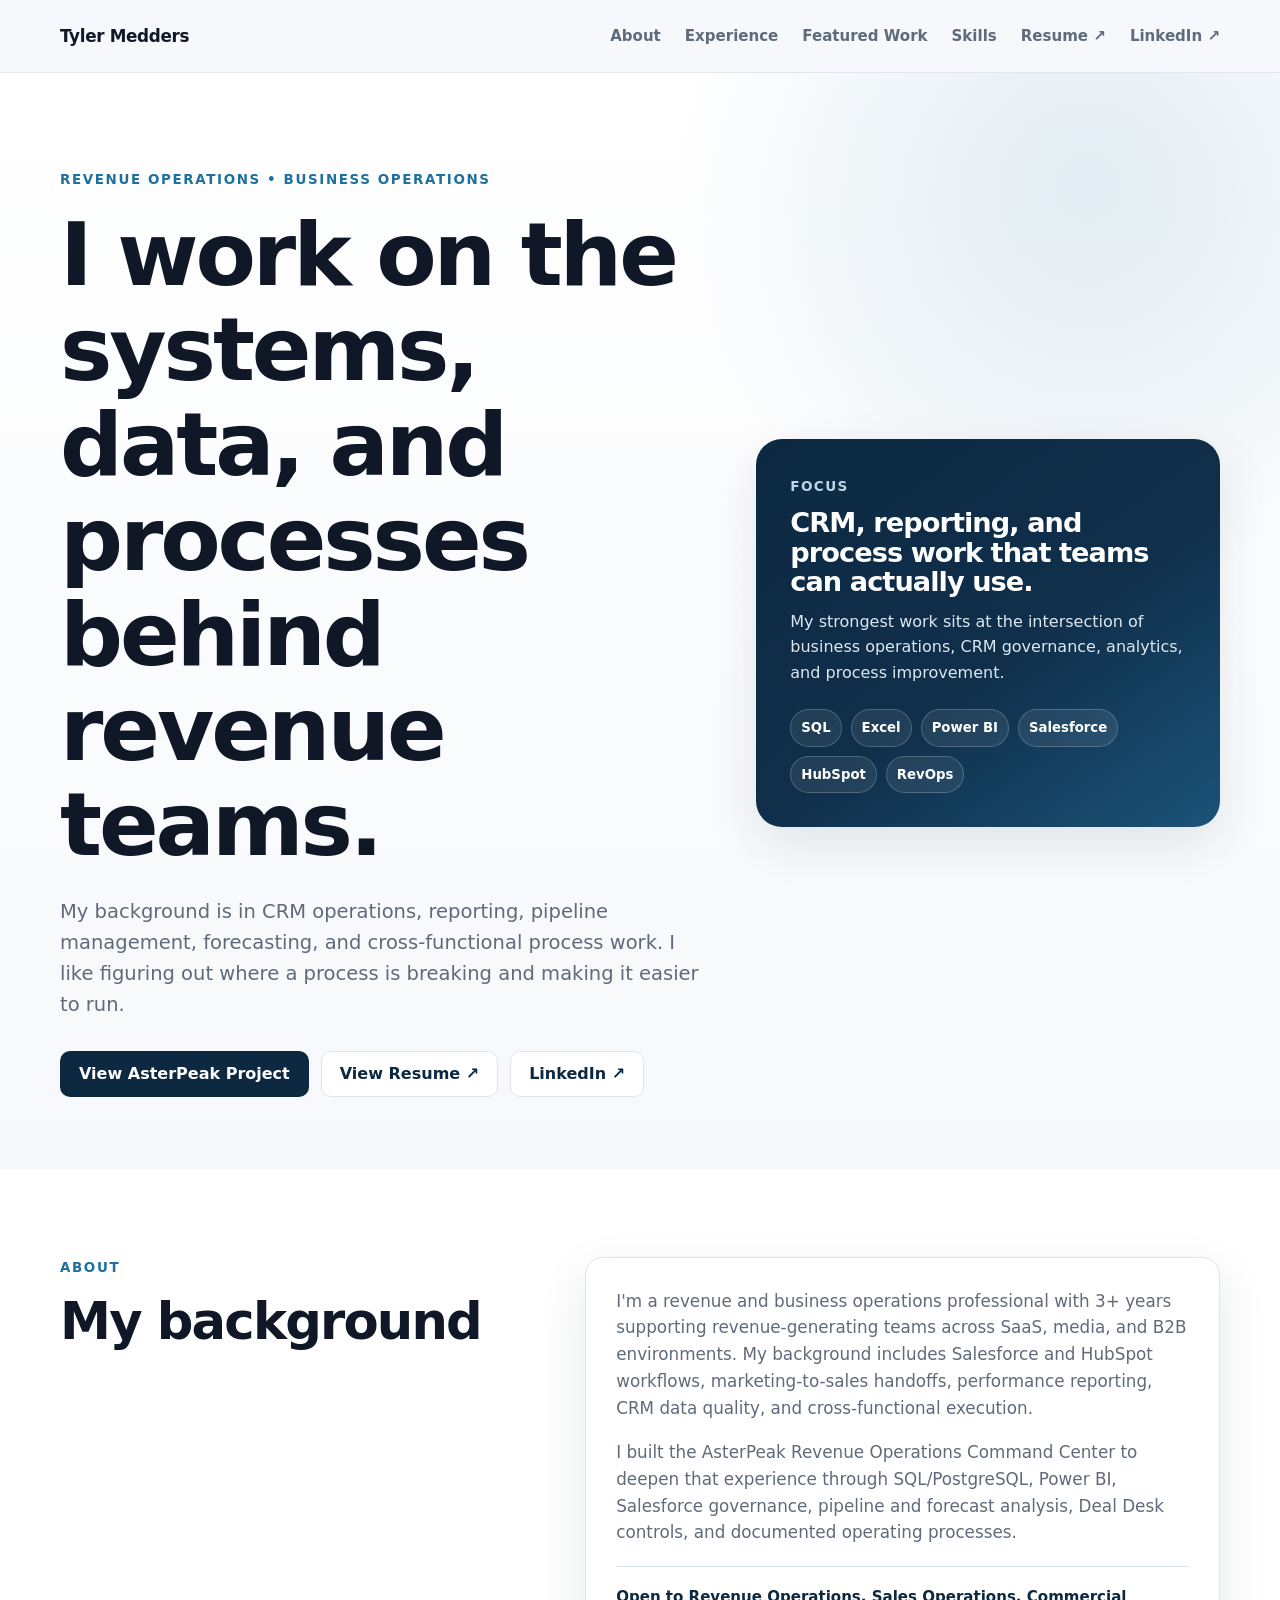
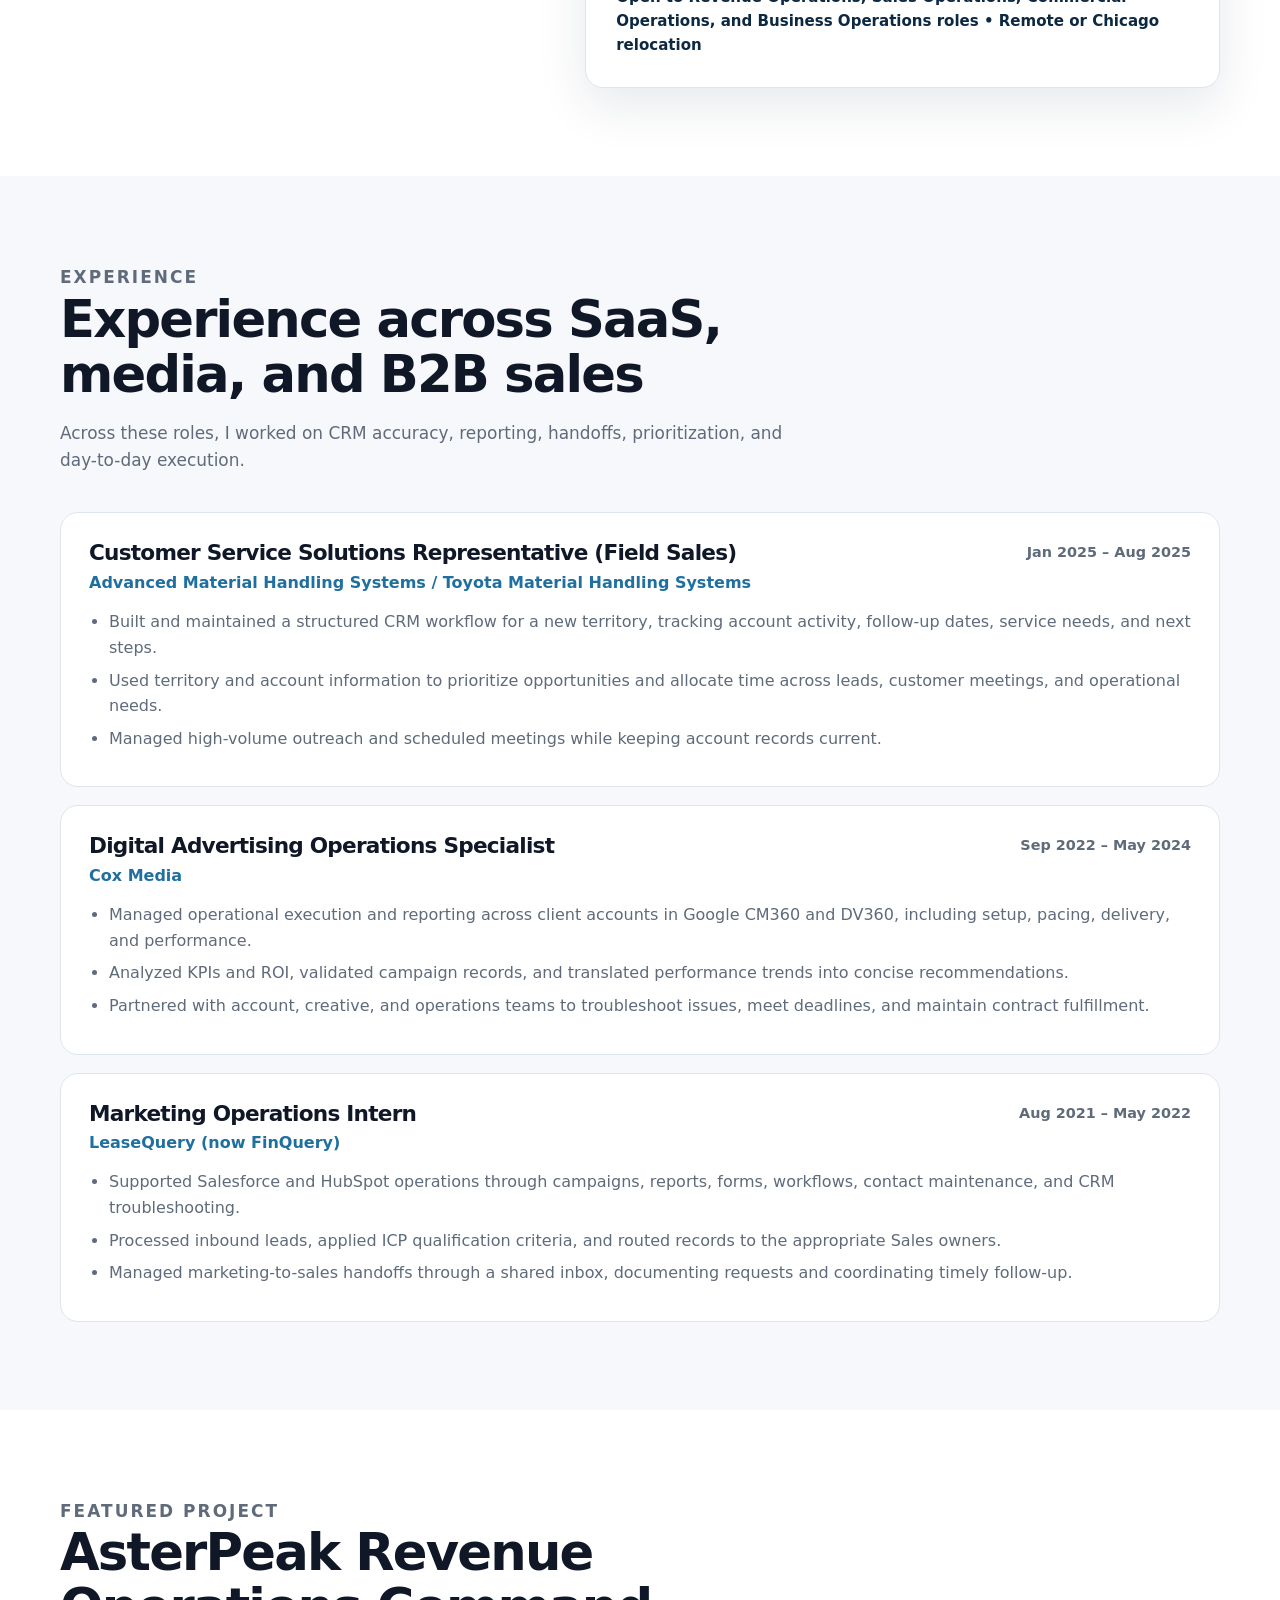
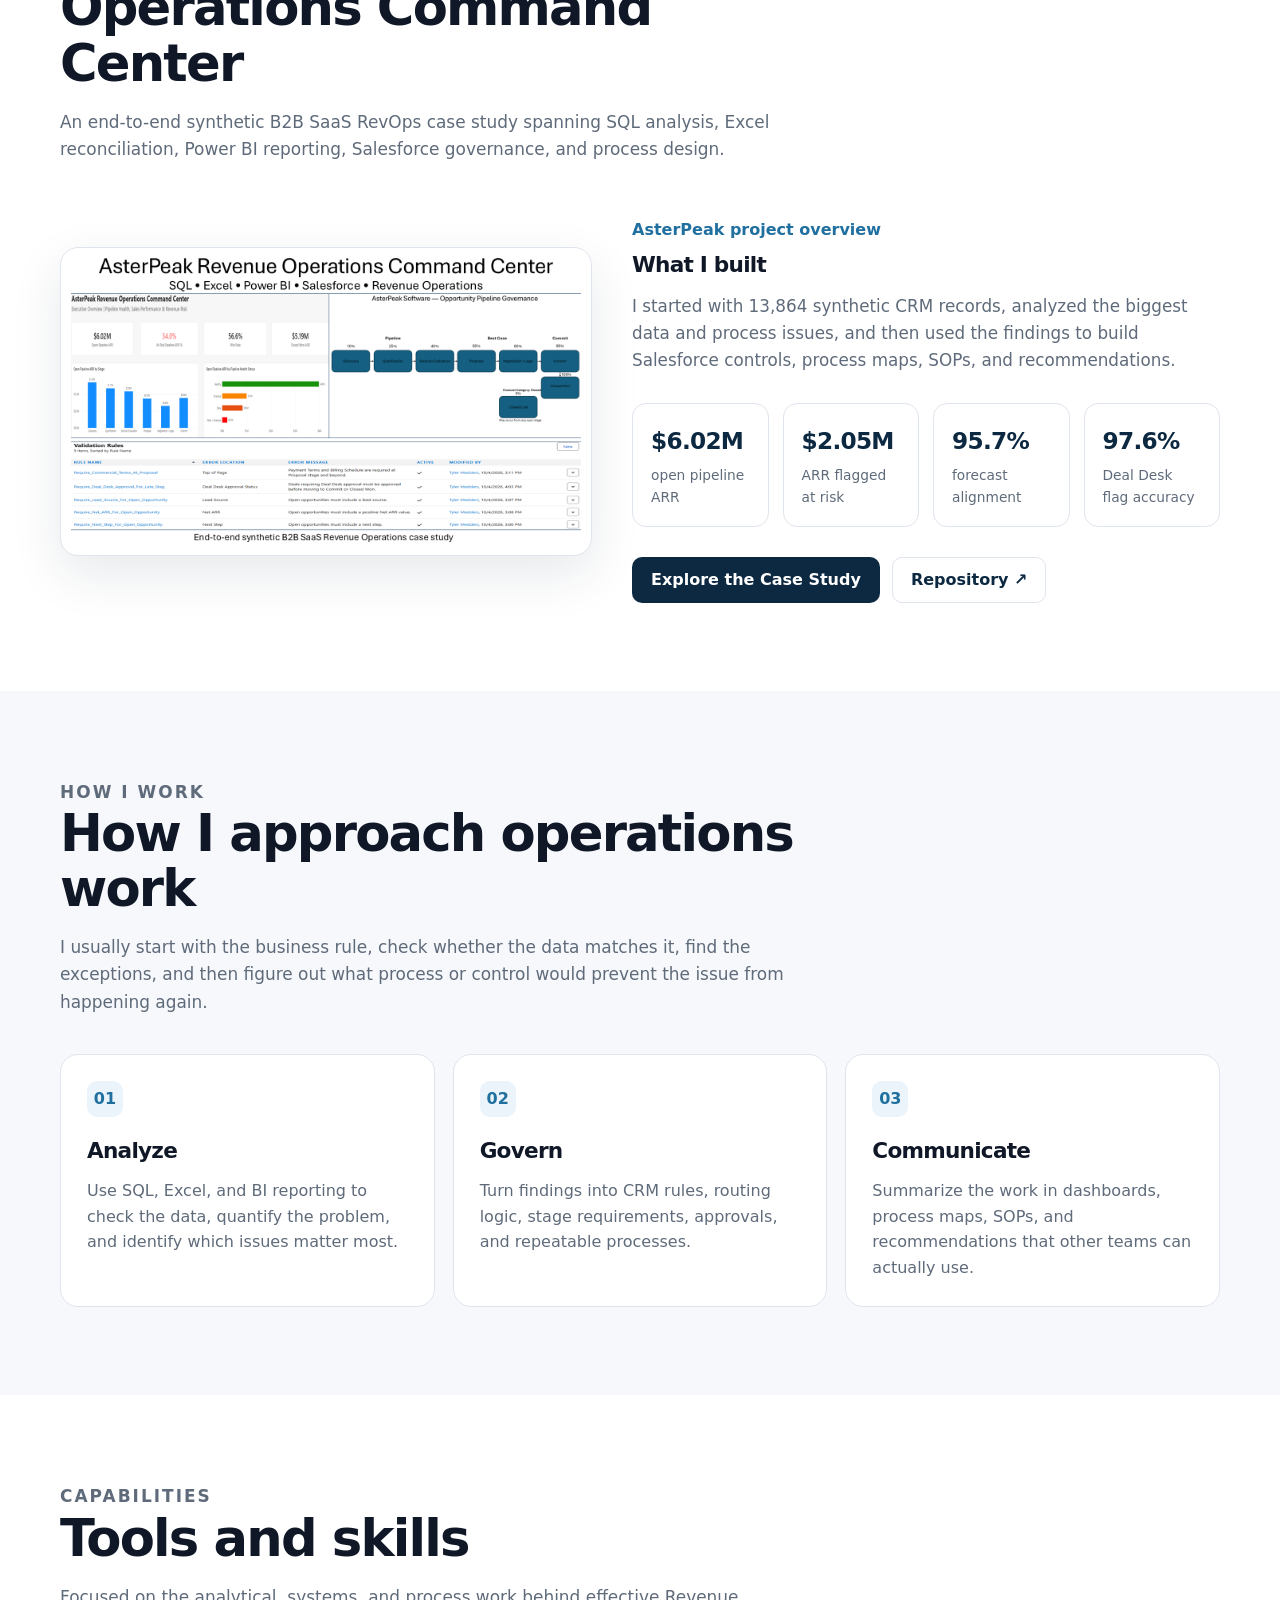
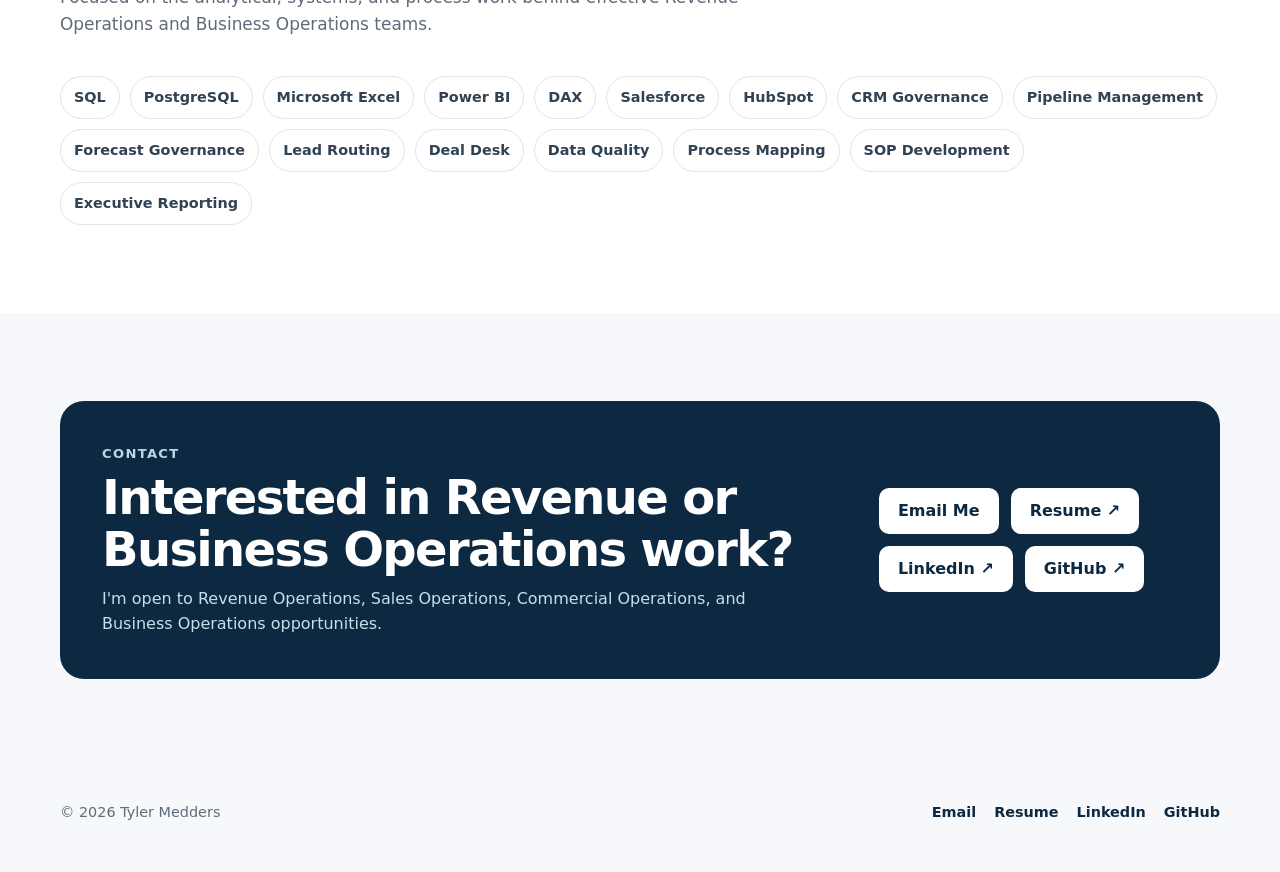
==== index.html @ 0fc1b203 "Make portfolio copy more natural" ====
<!doctype html>
<html lang="en">
<head>
  <meta charset="utf-8">
  <meta name="viewport" content="width=device-width, initial-scale=1">
  <meta name="description" content="Tyler Medders | Revenue Operations and Business Operations portfolio focused on CRM governance, analytics, process improvement, and GTM operations.">
  <link rel="canonical" href="https://tylermedders.com/">
  <meta property="og:type" content="website">
  <meta property="og:title" content="Tyler Medders | Revenue Operations & Business Operations">
  <meta property="og:description" content="Revenue Operations and Business Operations portfolio featuring CRM governance, analytics, Salesforce, Power BI, SQL, and process design.">
  <meta property="og:url" content="https://tylermedders.com/">
  <meta property="og:image" content="https://tylermedders.com/assets/asterpeak-hero.png">
  <meta name="twitter:card" content="summary_large_image">
  <title>Tyler Medders | Revenue Operations & Business Operations</title>
  <link rel="icon" href="assets/favicon.svg" type="image/svg+xml">
  <link rel="stylesheet" href="styles.css">
</head>
<body>
  <header class="site-header">
    <div class="container nav">
      <a class="brand" href="index.html">Tyler Medders</a>
      <nav class="nav-links" aria-label="Primary navigation">
        <a href="#about">About</a>
        <a href="#experience">Experience</a>
        <a href="#work">Featured Work</a>
        <a href="#skills">Skills</a>
        <a class="keep-mobile" href="assets/Tyler_Medders_Resume.pdf" target="_blank" rel="noreferrer">Resume ↗</a>
        <a href="https://linkedin.com/in/tyler-medders" target="_blank" rel="noreferrer">LinkedIn ↗</a>
      </nav>
    </div>
  </header>

  <main>
    <section class="hero">
      <div class="container hero-grid">
        <div>
          <p class="eyebrow">Revenue Operations • Business Operations</p>
          <h1>I work on the systems, data, and processes behind revenue teams.</h1>
          <p class="lede">My background is in CRM operations, reporting, pipeline management, forecasting, and cross-functional process work. I like figuring out where a process is breaking and making it easier to run.</p>
          <div class="buttons">
            <a class="btn btn-primary" href="asterpeak.html">View AsterPeak Project</a>
            <a class="btn btn-secondary" href="assets/Tyler_Medders_Resume.pdf" target="_blank" rel="noreferrer">View Resume ↗</a>
            <a class="btn btn-secondary" href="https://linkedin.com/in/tyler-medders" target="_blank" rel="noreferrer">LinkedIn ↗</a>
          </div>
        </div>
        <aside class="hero-card" aria-label="Focus areas">
          <span class="mini-label">Focus</span>
          <h3>CRM, reporting, and process work that teams can actually use.</h3>
          <p>My strongest work sits at the intersection of business operations, CRM governance, analytics, and process improvement.</p>
          <div class="tool-row" aria-label="Core tools">
            <span>SQL</span><span>Excel</span><span>Power BI</span><span>Salesforce</span><span>HubSpot</span><span>RevOps</span>
          </div>
        </aside>
      </div>
    </section>

    <section class="section section-white" id="about">
      <div class="container about-grid">
        <div>
          <p class="eyebrow">About</p>
          <h2>My background</h2>
        </div>
        <div class="bio-panel">
          <p>I'm a revenue and business operations professional with 3+ years supporting revenue-generating teams across SaaS, media, and B2B environments. My background includes Salesforce and HubSpot workflows, marketing-to-sales handoffs, performance reporting, CRM data quality, and cross-functional execution.</p>
          <p>I built the AsterPeak Revenue Operations Command Center to deepen that experience through SQL/PostgreSQL, Power BI, Salesforce governance, pipeline and forecast analysis, Deal Desk controls, and documented operating processes.</p>
          <div class="availability">Open to Revenue Operations, Sales Operations, Commercial Operations, and Business Operations roles • Remote or Chicago relocation</div>
        </div>
      </div>
    </section>

    <section class="section" id="experience">
      <div class="container">
        <div class="section-head">
          <p class="eyebrow">Experience</p>
          <h2>Experience across SaaS, media, and B2B sales</h2>
          <p>Across these roles, I worked on CRM accuracy, reporting, handoffs, prioritization, and day-to-day execution.</p>
        </div>
        <div class="experience-list">
          <article class="experience-item">
            <div class="experience-head"><div><h3>Customer Service Solutions Representative (Field Sales)</h3><p>Advanced Material Handling Systems / Toyota Material Handling Systems</p></div><span class="experience-date">Jan 2025 – Aug 2025</span></div>
            <ul><li>Built and maintained a structured CRM workflow for a new territory, tracking account activity, follow-up dates, service needs, and next steps.</li><li>Used territory and account information to prioritize opportunities and allocate time across leads, customer meetings, and operational needs.</li><li>Managed high-volume outreach and scheduled meetings while keeping account records current.</li></ul>
          </article>
          <article class="experience-item">
            <div class="experience-head"><div><h3>Digital Advertising Operations Specialist</h3><p>Cox Media</p></div><span class="experience-date">Sep 2022 – May 2024</span></div>
            <ul><li>Managed operational execution and reporting across client accounts in Google CM360 and DV360, including setup, pacing, delivery, and performance.</li><li>Analyzed KPIs and ROI, validated campaign records, and translated performance trends into concise recommendations.</li><li>Partnered with account, creative, and operations teams to troubleshoot issues, meet deadlines, and maintain contract fulfillment.</li></ul>
          </article>
          <article class="experience-item">
            <div class="experience-head"><div><h3>Marketing Operations Intern</h3><p>LeaseQuery (now FinQuery)</p></div><span class="experience-date">Aug 2021 – May 2022</span></div>
            <ul><li>Supported Salesforce and HubSpot operations through campaigns, reports, forms, workflows, contact maintenance, and CRM troubleshooting.</li><li>Processed inbound leads, applied ICP qualification criteria, and routed records to the appropriate Sales owners.</li><li>Managed marketing-to-sales handoffs through a shared inbox, documenting requests and coordinating timely follow-up.</li></ul>
          </article>
        </div>
      </div>
    </section>

    <section class="section section-white" id="work">
      <div class="container">
        <div class="section-head">
          <p class="eyebrow">Featured Project</p>
          <h2>AsterPeak Revenue Operations Command Center</h2>
          <p>An end-to-end synthetic B2B SaaS RevOps case study spanning SQL analysis, Excel reconciliation, Power BI reporting, Salesforce governance, and process design.</p>
        </div>
        <div class="feature-grid">
          <div class="image-frame">
            <img src="assets/asterpeak-hero.png" alt="AsterPeak Revenue Operations Command Center project overview">
          </div>
          <div>
            <p class="kicker">AsterPeak project overview</p>
            <h3>What I built</h3>
            <p class="copy">I started with 13,864 synthetic CRM records, analyzed the biggest data and process issues, and then used the findings to build Salesforce controls, process maps, SOPs, and recommendations.</p>
            <div class="metric-grid" aria-label="AsterPeak project metrics">
              <div class="metric"><strong>$6.02M</strong><span>open pipeline ARR</span></div>
              <div class="metric"><strong>$2.05M</strong><span>ARR flagged at risk</span></div>
              <div class="metric"><strong>95.7%</strong><span>forecast alignment</span></div>
              <div class="metric"><strong>97.6%</strong><span>Deal Desk flag accuracy</span></div>
            </div>
            <div class="buttons">
              <a class="btn btn-primary" href="asterpeak.html">Explore the Case Study</a>
              <a class="btn btn-secondary" href="https://github.com/TylerMedders/asterpeak-revenue-operations-command-center" target="_blank" rel="noreferrer">Repository ↗</a>
            </div>
          </div>
        </div>
      </div>
    </section>

    <section class="section" id="approach">
      <div class="container">
        <div class="section-head">
          <p class="eyebrow">How I Work</p>
          <h2>How I approach operations work</h2>
          <p>I usually start with the business rule, check whether the data matches it, find the exceptions, and then figure out what process or control would prevent the issue from happening again.</p>
        </div>
        <div class="cards-3">
          <article class="card"><div class="number">01</div><h3>Analyze</h3><p>Use SQL, Excel, and BI reporting to check the data, quantify the problem, and identify which issues matter most.</p></article>
          <article class="card"><div class="number">02</div><h3>Govern</h3><p>Turn findings into CRM rules, routing logic, stage requirements, approvals, and repeatable processes.</p></article>
          <article class="card"><div class="number">03</div><h3>Communicate</h3><p>Summarize the work in dashboards, process maps, SOPs, and recommendations that other teams can actually use.</p></article>
        </div>
      </div>
    </section>

    <section class="section section-white" id="skills">
      <div class="container">
        <div class="section-head">
          <p class="eyebrow">Capabilities</p>
          <h2>Tools and skills</h2>
          <p>Focused on the analytical, systems, and process work behind effective Revenue Operations and Business Operations teams.</p>
        </div>
        <div class="skills">
          <span>SQL</span><span>PostgreSQL</span><span>Microsoft Excel</span><span>Power BI</span><span>DAX</span><span>Salesforce</span><span>HubSpot</span><span>CRM Governance</span><span>Pipeline Management</span><span>Forecast Governance</span><span>Lead Routing</span><span>Deal Desk</span><span>Data Quality</span><span>Process Mapping</span><span>SOP Development</span><span>Executive Reporting</span>
        </div>
      </div>
    </section>

    <section class="section" id="contact">
      <div class="container">
        <div class="cta">
          <div>
            <p class="mini-label">Contact</p>
            <h2>Interested in Revenue or Business Operations work?</h2>
            <p>I'm open to Revenue Operations, Sales Operations, Commercial Operations, and Business Operations opportunities.</p>
          </div>
          <div class="buttons">
            <a class="btn btn-light" href="mailto:tylerm0614@gmail.com">Email Me</a>
            <a class="btn btn-light" href="assets/Tyler_Medders_Resume.pdf" target="_blank" rel="noreferrer">Resume ↗</a>
            <a class="btn btn-light" href="https://linkedin.com/in/tyler-medders" target="_blank" rel="noreferrer">LinkedIn ↗</a>
            <a class="btn btn-light" href="https://github.com/TylerMedders" target="_blank" rel="noreferrer">GitHub ↗</a>
          </div>
        </div>
      </div>
    </section>
  </main>

  <footer class="site-footer">
    <div class="container footer-row">
      <span>© 2026 Tyler Medders</span>
      <div class="footer-links">
        <a href="mailto:tylerm0614@gmail.com">Email</a>
        <a href="assets/Tyler_Medders_Resume.pdf" target="_blank" rel="noreferrer">Resume</a>
        <a href="https://linkedin.com/in/tyler-medders" target="_blank" rel="noreferrer">LinkedIn</a>
        <a href="https://github.com/TylerMedders" target="_blank" rel="noreferrer">GitHub</a>
      </div>
    </div>
  </footer>
</body>
</html>
---- styles.css ----
:root {
  --bg: #f6f8fb;
  --surface: #ffffff;
  --ink: #101828;
  --muted: #5f6b7a;
  --line: #dfe5ec;
  --navy: #0d2942;
  --navy-2: #123d60;
  --blue: #1f6f9f;
  --blue-soft: #eaf4fa;
  --shadow: 0 18px 50px rgba(16, 40, 63, 0.10);
  --radius: 18px;
  --max: 1160px;
}

* { box-sizing: border-box; }
html { scroll-behavior: smooth; }
body {
  margin: 0;
  font-family: Inter, ui-sans-serif, system-ui, -apple-system, BlinkMacSystemFont, "Segoe UI", sans-serif;
  color: var(--ink);
  background: var(--bg);
  line-height: 1.6;
  -webkit-font-smoothing: antialiased;
}
a { color: inherit; }
img { max-width: 100%; display: block; }
.container { width: min(var(--max), calc(100% - 40px)); margin: 0 auto; }

.site-header {
  position: sticky;
  top: 0;
  z-index: 20;
  background: rgba(246, 248, 251, 0.92);
  backdrop-filter: blur(14px);
  border-bottom: 1px solid rgba(223, 229, 236, 0.9);
}
.nav {
  min-height: 72px;
  display: flex;
  align-items: center;
  justify-content: space-between;
  gap: 24px;
}
.brand {
  text-decoration: none;
  font-weight: 800;
  letter-spacing: -0.02em;
  font-size: 1.05rem;
}
.nav-links { display: flex; align-items: center; gap: 24px; }
.nav-links a {
  text-decoration: none;
  color: var(--muted);
  font-weight: 650;
  font-size: 0.94rem;
}
.nav-links a:hover { color: var(--navy); }

.hero {
  padding: 96px 0 72px;
  background:
    radial-gradient(circle at 85% 10%, rgba(31,111,159,.13), transparent 28%),
    linear-gradient(180deg, #fff 0%, var(--bg) 100%);
}
.hero-grid {
  display: grid;
  grid-template-columns: 1.16fr .84fr;
  align-items: center;
  gap: 56px;
}
.eyebrow {
  margin: 0 0 16px;
  color: var(--blue);
  font-size: .84rem;
  font-weight: 800;
  letter-spacing: .12em;
  text-transform: uppercase;
}
h1, h2, h3 { line-height: 1.08; letter-spacing: -0.035em; margin-top: 0; }
h1 { font-size: clamp(3rem, 7vw, 5.5rem); margin-bottom: 24px; }
h2 { font-size: clamp(2rem, 4vw, 3.25rem); margin-bottom: 18px; }
h3 { font-size: 1.35rem; margin-bottom: 10px; }
.lede { font-size: 1.22rem; color: var(--muted); max-width: 700px; margin: 0 0 30px; }
.hero-card {
  background: linear-gradient(145deg, var(--navy), #102f4b 55%, #1b5378);
  color: white;
  border-radius: 26px;
  padding: 34px;
  box-shadow: var(--shadow);
}
.hero-card .mini-label { color: #b9d6e9; font-weight: 750; font-size: .85rem; text-transform: uppercase; letter-spacing: .1em; }
.hero-card h3 { font-size: 1.7rem; margin: 10px 0 12px; }
.hero-card p { color: #dbe8f1; margin: 0; }
.tool-row { display: flex; flex-wrap: wrap; gap: 9px; margin-top: 24px; }
.tool-row span {
  border: 1px solid rgba(255,255,255,.2);
  background: rgba(255,255,255,.08);
  padding: 7px 10px;
  border-radius: 999px;
  font-size: .83rem;
  font-weight: 700;
}
.buttons { display: flex; flex-wrap: wrap; gap: 12px; }
.btn {
  display: inline-flex;
  align-items: center;
  justify-content: center;
  gap: 8px;
  min-height: 46px;
  padding: 0 18px;
  border-radius: 10px;
  text-decoration: none;
  font-weight: 800;
  border: 1px solid transparent;
}
.btn-primary { background: var(--navy); color: #fff; }
.btn-primary:hover { background: var(--navy-2); }
.btn-secondary { background: #fff; border-color: var(--line); color: var(--navy); }
.btn-secondary:hover { border-color: #b8c7d4; }
.btn-light { background: #fff; color: var(--navy); }

.section { padding: 88px 0; }
.section-white { background: #fff; }
.section-head { max-width: 760px; margin-bottom: 38px; }
.section-head p { color: var(--muted); font-size: 1.06rem; margin: 0; }

.feature-grid {
  display: grid;
  grid-template-columns: .95fr 1.05fr;
  gap: 40px;
  align-items: center;
}
.image-frame {
  background: #fff;
  padding: 10px;
  border: 1px solid var(--line);
  border-radius: var(--radius);
  box-shadow: var(--shadow);
  overflow: hidden;
}
.image-frame img { width: 100%; border-radius: 11px; }
.kicker { color: var(--blue); font-weight: 800; margin-bottom: 10px; }
.copy { color: var(--muted); font-size: 1.05rem; }
.metric-grid {
  display: grid;
  grid-template-columns: repeat(4, 1fr);
  gap: 14px;
  margin: 30px 0;
}
.metric {
  background: var(--surface);
  border: 1px solid var(--line);
  border-radius: 14px;
  padding: 18px;
}
.metric strong { display: block; color: var(--navy); font-size: 1.45rem; letter-spacing: -.03em; }
.metric span { display: block; color: var(--muted); font-size: .86rem; margin-top: 4px; }

.cards-3 { display: grid; grid-template-columns: repeat(3, 1fr); gap: 18px; }
.card {
  background: var(--surface);
  border: 1px solid var(--line);
  border-radius: var(--radius);
  padding: 26px;
}
.card p { color: var(--muted); margin-bottom: 0; }
.number {
  width: 36px;
  height: 36px;
  border-radius: 10px;
  display: grid;
  place-items: center;
  background: var(--blue-soft);
  color: var(--blue);
  font-weight: 900;
  margin-bottom: 22px;
}

.skills { display: flex; flex-wrap: wrap; gap: 10px; }
.skills span {
  background: #fff;
  border: 1px solid var(--line);
  border-radius: 999px;
  padding: 9px 13px;
  font-size: .9rem;
  font-weight: 700;
  color: #304254;
}

.cta {
  background: var(--navy);
  color: #fff;
  border-radius: 24px;
  padding: 42px;
  display: flex;
  justify-content: space-between;
  align-items: center;
  gap: 32px;
}
.cta h2 { margin-bottom: 10px; font-size: clamp(2rem, 4vw, 3rem); }
.cta p { color: #caddea; max-width: 680px; margin: 0; }

.site-footer { padding: 34px 0 48px; color: var(--muted); font-size: .9rem; }
.footer-row { display: flex; justify-content: space-between; gap: 24px; align-items: center; }
.footer-row a { text-decoration: none; font-weight: 700; color: var(--navy); }

/* Project page */
.project-hero { padding: 72px 0 46px; background: #fff; }
.project-hero h1 { font-size: clamp(2.7rem, 6vw, 4.8rem); max-width: 930px; }
.project-meta { display: flex; flex-wrap: wrap; gap: 10px; margin-top: 24px; }
.project-meta span { background: var(--blue-soft); color: var(--navy); padding: 8px 11px; border-radius: 999px; font-weight: 750; font-size: .87rem; }
.project-hero-image { margin-top: 42px; }
.project-content { display: grid; grid-template-columns: 280px 1fr; gap: 52px; align-items: start; }
.sidebar {
  position: sticky;
  top: 96px;
  background: #fff;
  border: 1px solid var(--line);
  border-radius: var(--radius);
  padding: 22px;
}
.sidebar strong { display: block; margin-bottom: 12px; }
.sidebar a { display: block; text-decoration: none; color: var(--muted); font-weight: 650; padding: 7px 0; }
.sidebar a:hover { color: var(--navy); }
.prose-section { margin-bottom: 68px; scroll-margin-top: 100px; }
.prose-section p, .prose-section li { color: var(--muted); font-size: 1.03rem; }
.prose-section ul { padding-left: 22px; }
.screen-grid { display: grid; grid-template-columns: 1fr 1fr; gap: 20px; }
.screen-card { background: #fff; border: 1px solid var(--line); border-radius: var(--radius); overflow: hidden; }
.screen-card img { width: 100%; }
.screen-card .caption { padding: 16px 18px; color: var(--muted); font-size: .9rem; }
.project-links { display: flex; flex-wrap: wrap; gap: 12px; }

@media (max-width: 900px) {
  .hero-grid, .feature-grid, .project-content { grid-template-columns: 1fr; }
  .hero { padding-top: 68px; }
  .metric-grid { grid-template-columns: 1fr 1fr; }
  .cards-3 { grid-template-columns: 1fr; }
  .sidebar { position: static; }
  .screen-grid { grid-template-columns: 1fr; }
  .cta { align-items: flex-start; flex-direction: column; }
}

@media (max-width: 640px) {
  .container { width: min(var(--max), calc(100% - 28px)); }
  .nav { min-height: 64px; }
  .nav-links a:not(.keep-mobile) { display: none; }
  h1 { font-size: clamp(2.55rem, 15vw, 4rem); }
  .hero { padding: 58px 0 52px; }
  .section { padding: 62px 0; }
  .metric-grid { grid-template-columns: 1fr 1fr; }
  .metric { padding: 15px; }
  .metric strong { font-size: 1.2rem; }
  .hero-card, .cta { padding: 26px; }
}

/* Portfolio profile additions */
.about-grid {
  display: grid;
  grid-template-columns: .85fr 1.15fr;
  gap: 56px;
  align-items: start;
}
.bio-panel {
  background: #fff;
  border: 1px solid var(--line);
  border-radius: var(--radius);
  padding: 30px;
  box-shadow: var(--shadow);
}
.bio-panel p { margin-top: 0; color: var(--muted); font-size: 1.05rem; }
.bio-panel p:last-of-type { margin-bottom: 20px; }
.availability {
  border-top: 1px solid var(--line);
  padding-top: 18px;
  color: var(--navy);
  font-weight: 800;
  font-size: .94rem;
}
.experience-list { display: grid; gap: 18px; }
.experience-item {
  background: #fff;
  border: 1px solid var(--line);
  border-radius: var(--radius);
  padding: 28px;
}
.experience-head {
  display: flex;
  justify-content: space-between;
  gap: 24px;
  align-items: flex-start;
  margin-bottom: 14px;
}
.experience-head h3 { margin-bottom: 5px; }
.experience-head p { margin: 0; color: var(--blue); font-weight: 750; }
.experience-date { color: var(--muted); white-space: nowrap; font-weight: 700; font-size: .9rem; }
.experience-item ul { margin: 0; padding-left: 20px; }
.experience-item li { color: var(--muted); margin: 7px 0; }
.footer-links { display: flex; flex-wrap: wrap; justify-content: flex-end; gap: 18px; }
.footer-links a { text-decoration: none; font-weight: 700; color: var(--navy); }
.footer-links a:hover { color: var(--blue); }
.cta .mini-label { color: #b9d6e9; font-weight: 800; font-size: .82rem; text-transform: uppercase; letter-spacing: .1em; margin: 0 0 8px; }

@media (max-width: 900px) {
  .about-grid { grid-template-columns: 1fr; gap: 26px; }
}

@media (max-width: 640px) {
  .experience-head { flex-direction: column; gap: 6px; }
  .experience-date { white-space: normal; }
  .footer-row { align-items: flex-start; flex-direction: column; }
  .footer-links { justify-content: flex-start; }
}
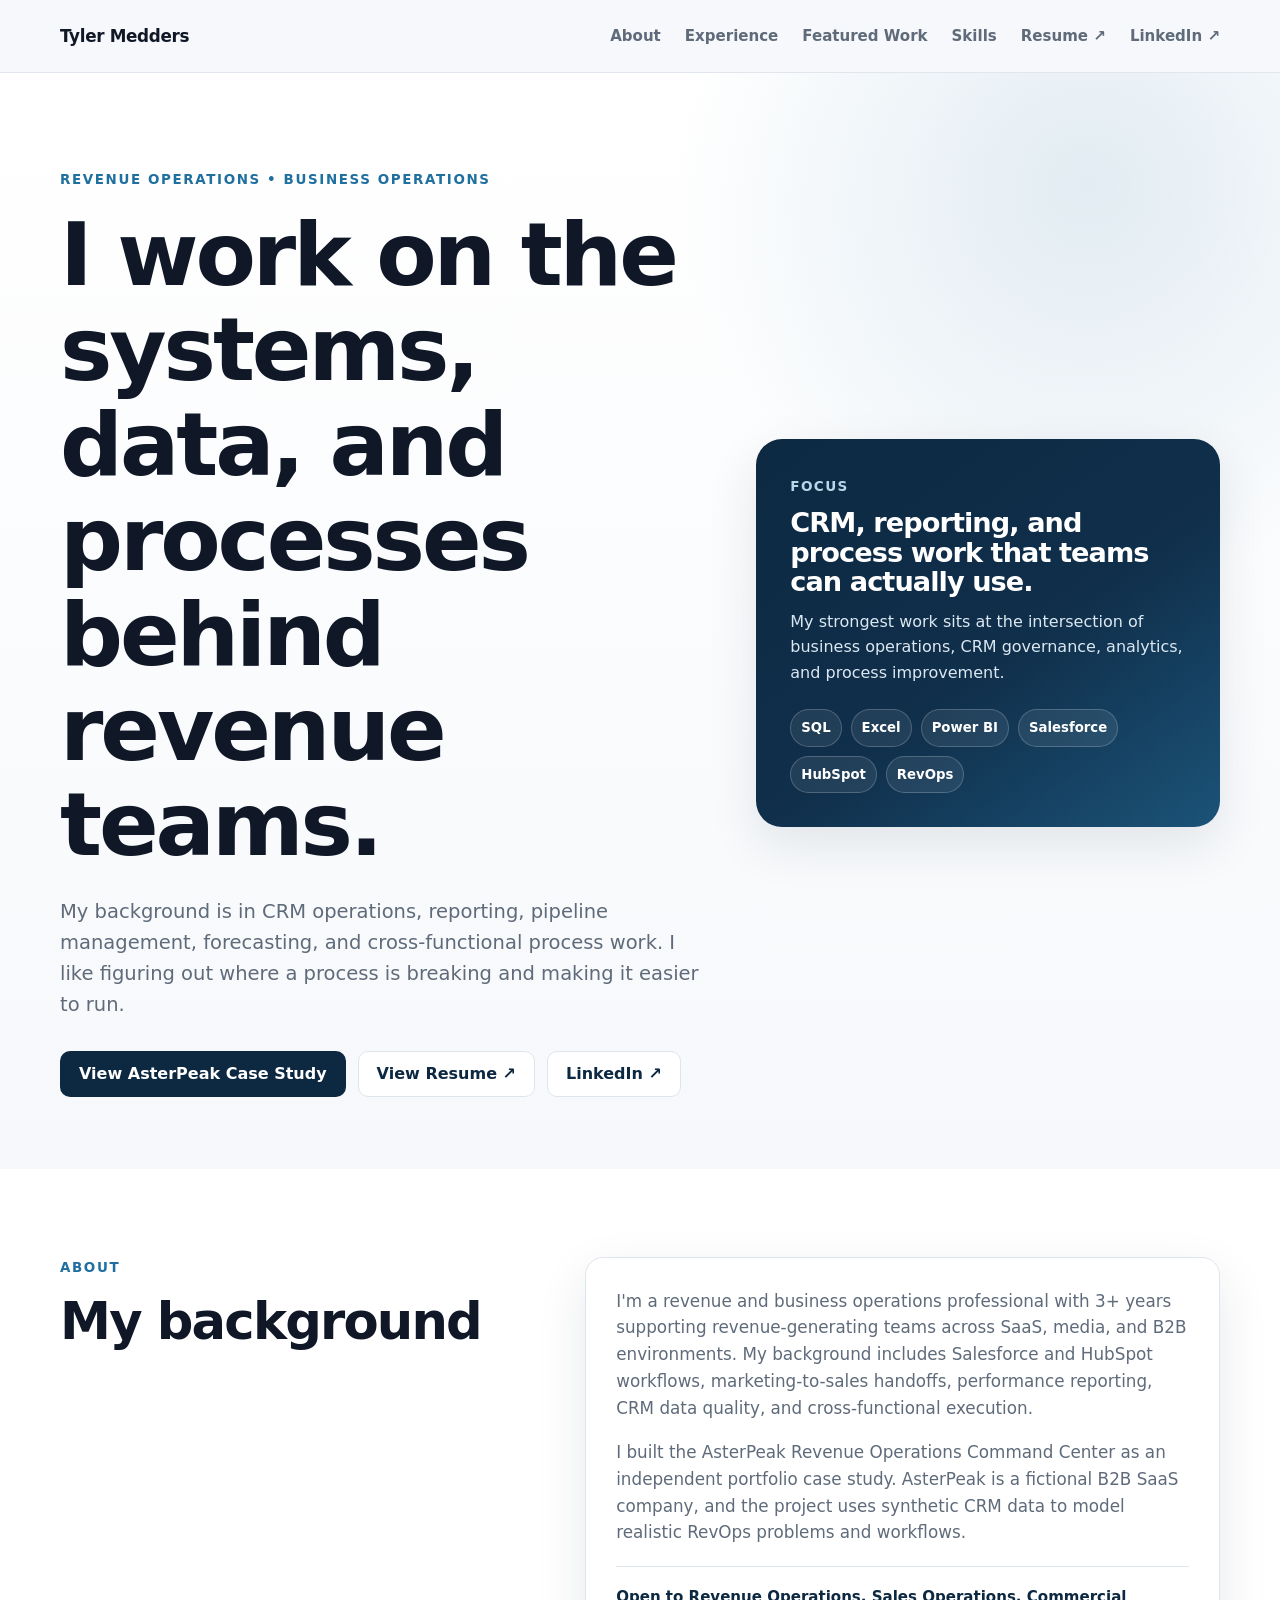
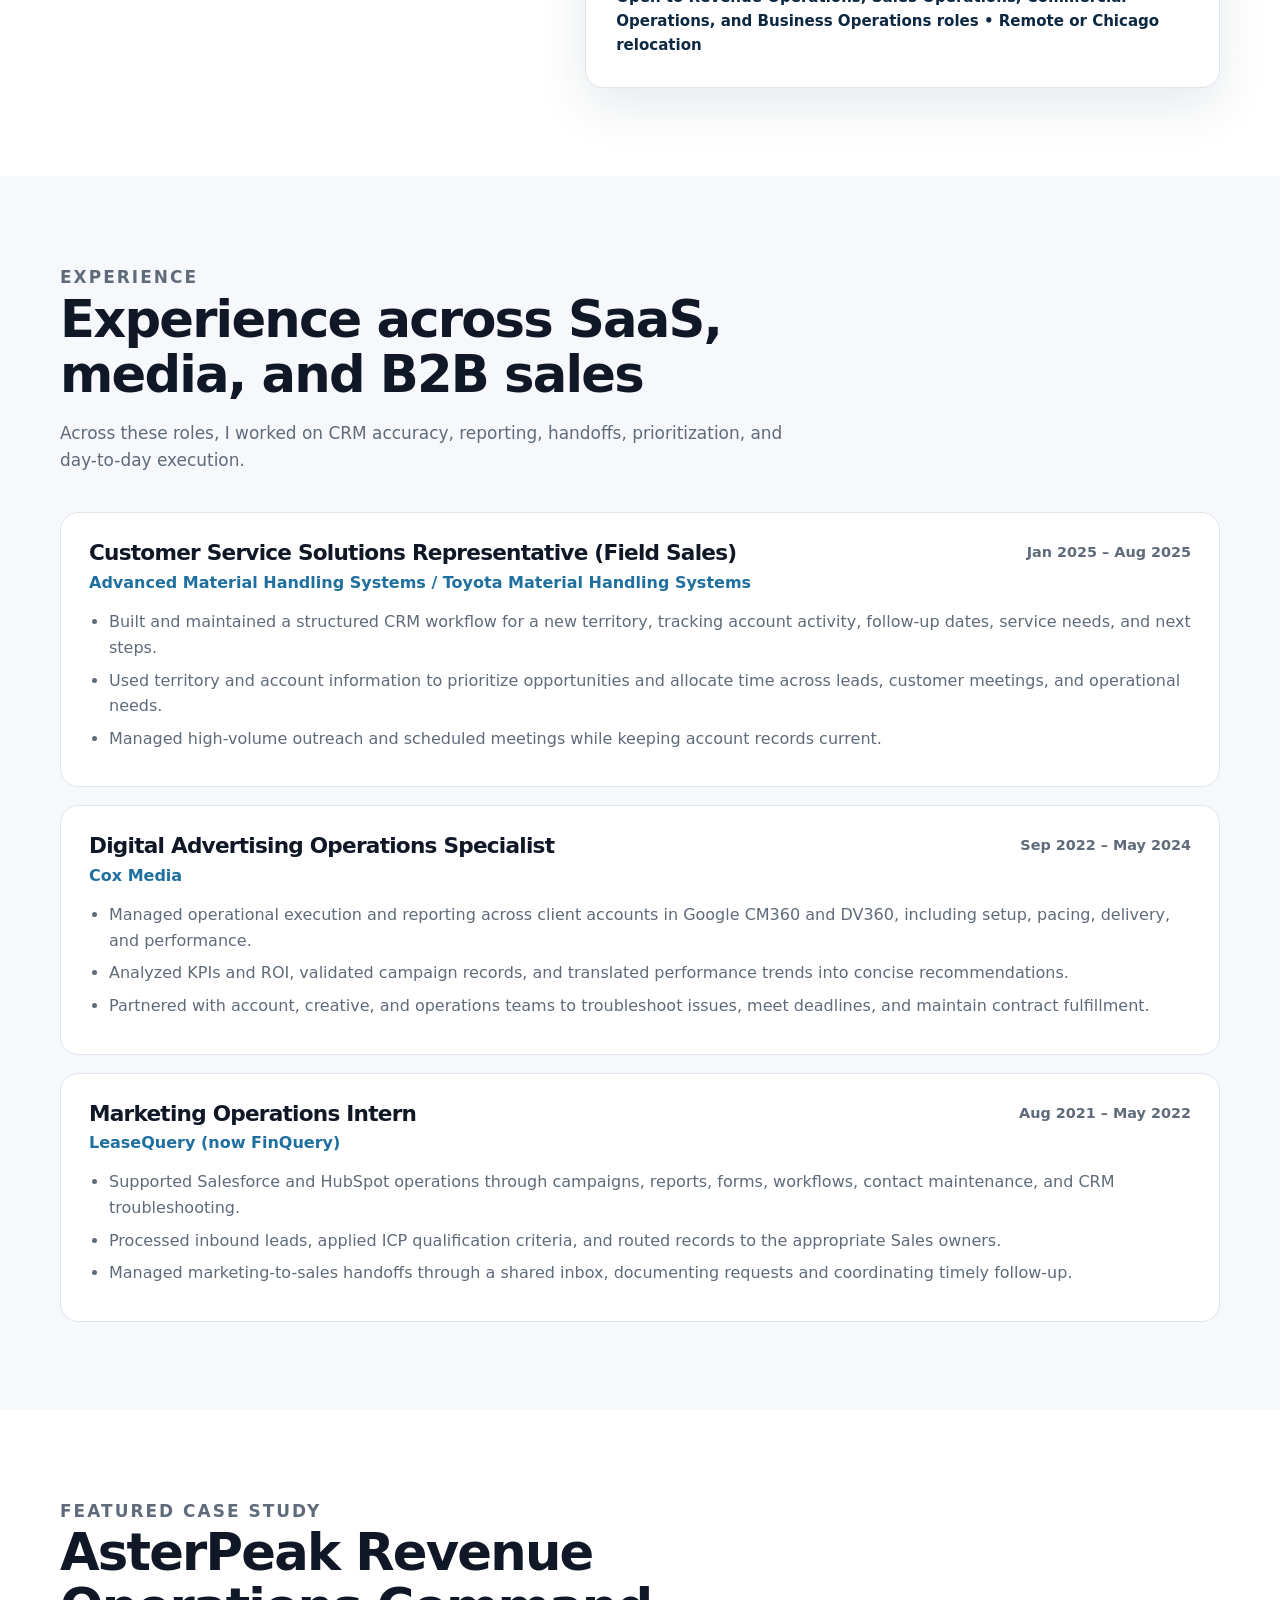
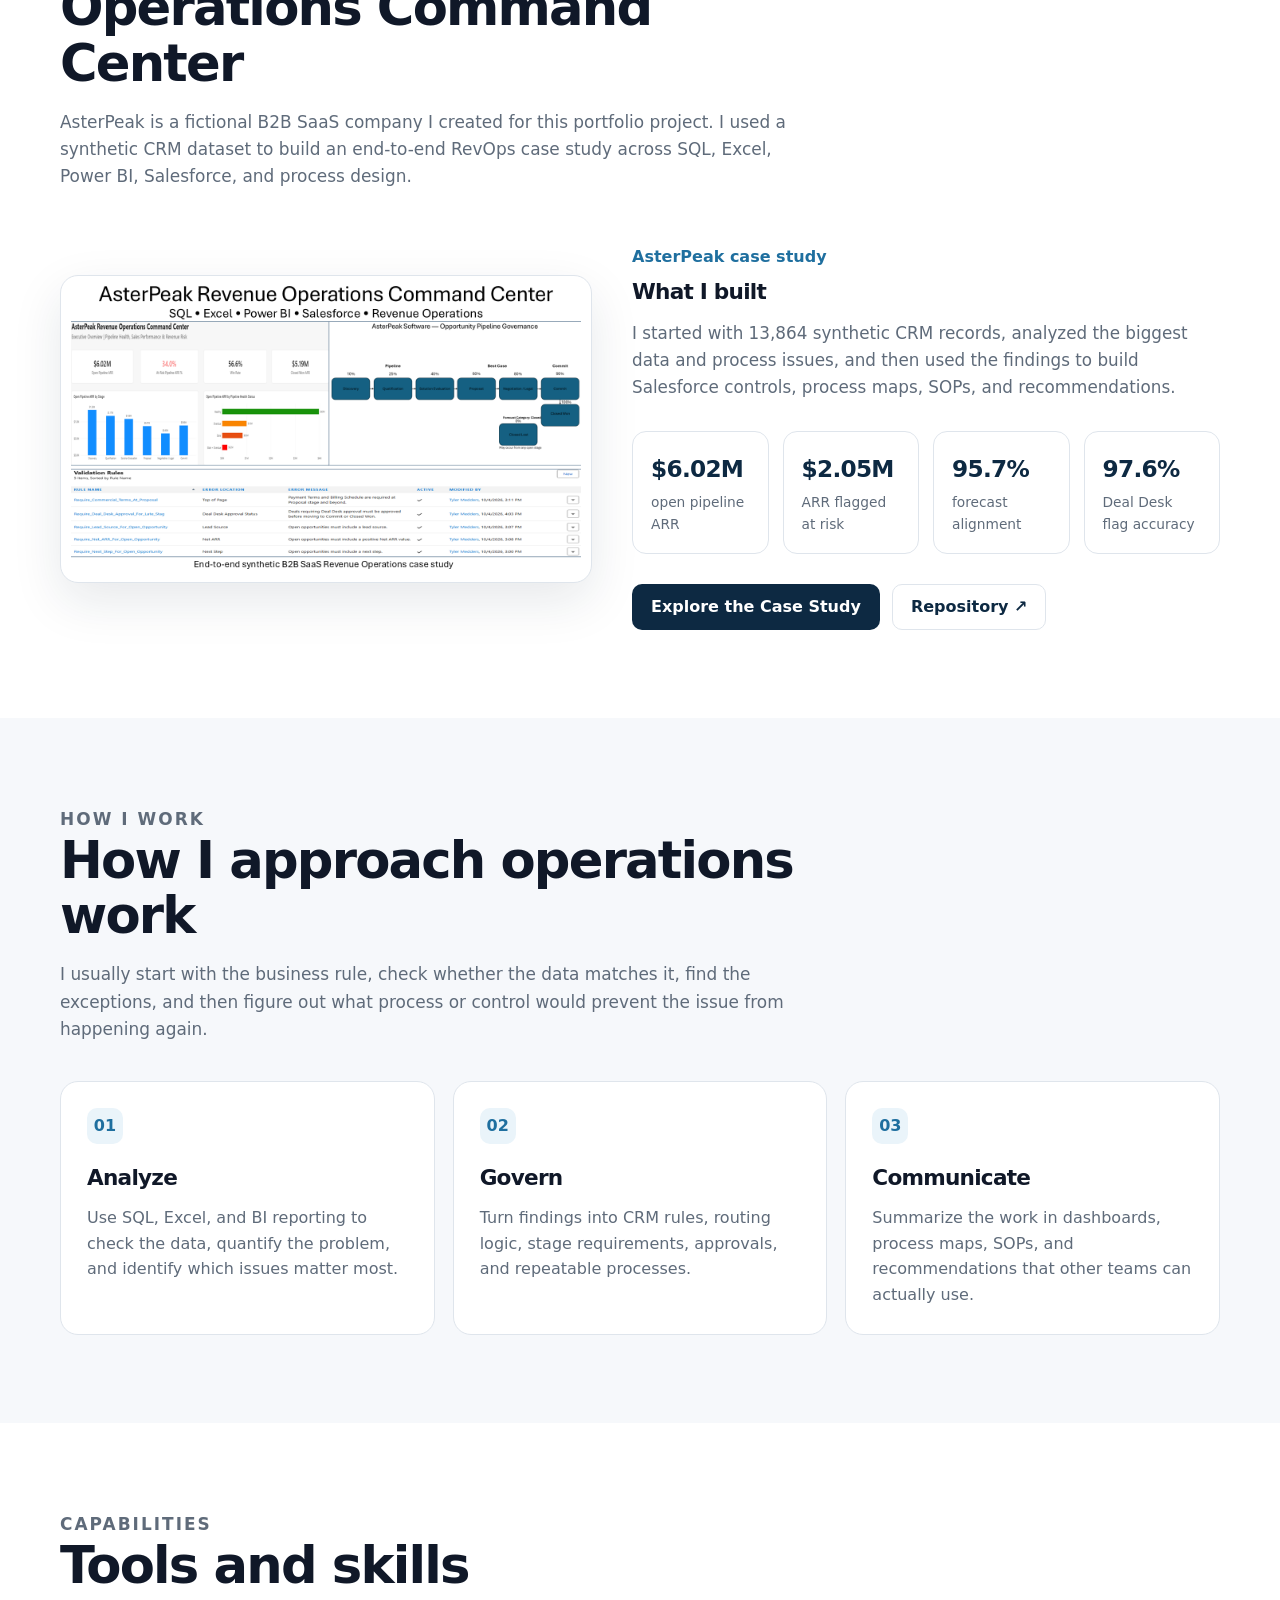
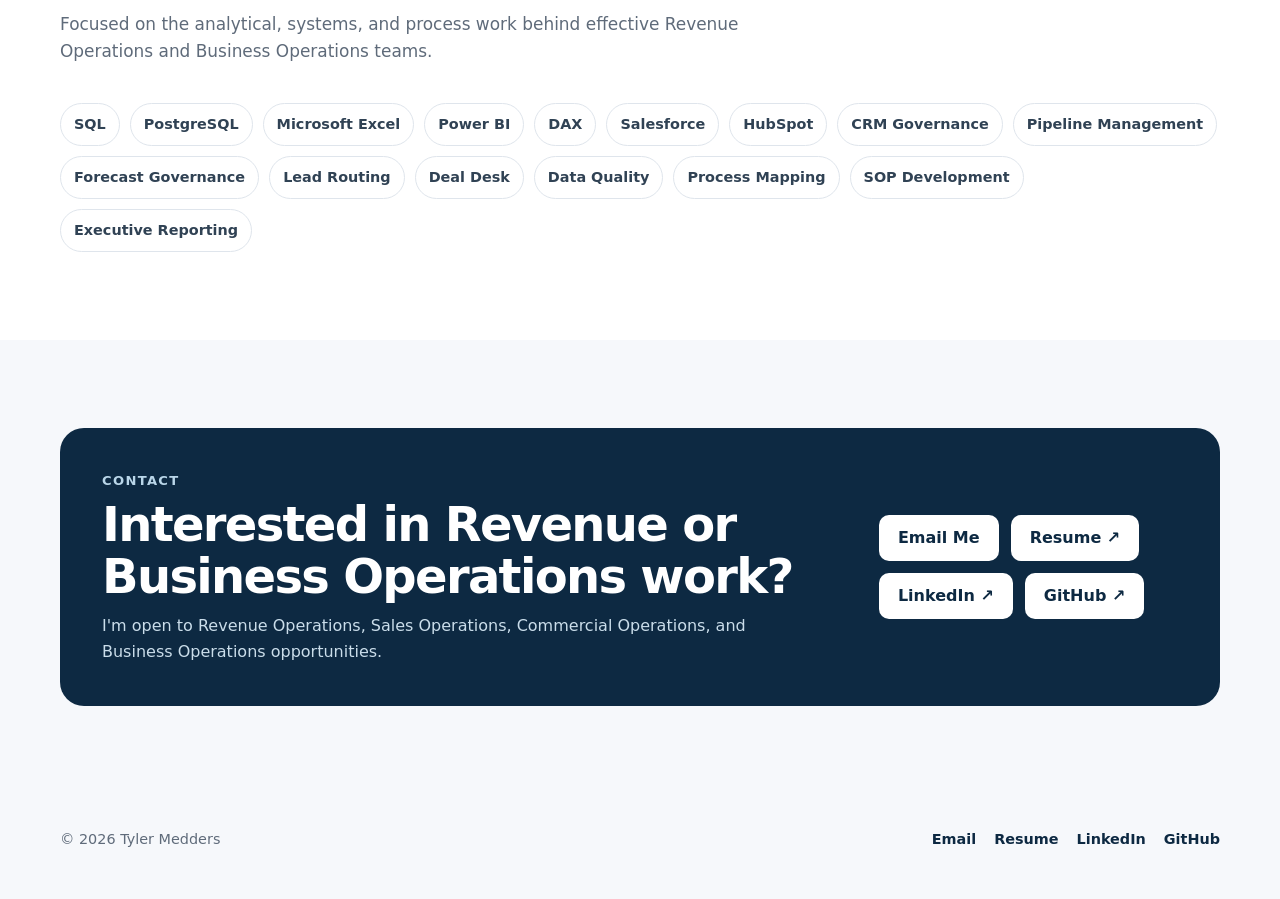
==== commit d05280a7: "Clarify AsterPeak case study context" ====
--- a/index.html
+++ b/index.html
@@ -3,11 +3,11 @@
 <head>
   <meta charset="utf-8">
   <meta name="viewport" content="width=device-width, initial-scale=1">
-  <meta name="description" content="Tyler Medders | Revenue Operations and Business Operations portfolio focused on CRM governance, analytics, process improvement, and GTM operations.">
+  <meta name="description" content="Tyler Medders | Revenue Operations and Business Operations portfolio featuring AsterPeak, a fictional B2B SaaS RevOps case study built with synthetic CRM data.">
   <link rel="canonical" href="https://tylermedders.com/">
   <meta property="og:type" content="website">
   <meta property="og:title" content="Tyler Medders | Revenue Operations & Business Operations">
-  <meta property="og:description" content="Revenue Operations and Business Operations portfolio featuring CRM governance, analytics, Salesforce, Power BI, SQL, and process design.">
+  <meta property="og:description" content="Revenue Operations and Business Operations portfolio featuring AsterPeak, a fictional B2B SaaS RevOps case study built with synthetic CRM data.">
   <meta property="og:url" content="https://tylermedders.com/">
   <meta property="og:image" content="https://tylermedders.com/assets/asterpeak-hero.png">
   <meta name="twitter:card" content="summary_large_image">
@@ -38,7 +38,7 @@
           <h1>I work on the systems, data, and processes behind revenue teams.</h1>
           <p class="lede">My background is in CRM operations, reporting, pipeline management, forecasting, and cross-functional process work. I like figuring out where a process is breaking and making it easier to run.</p>
           <div class="buttons">
-            <a class="btn btn-primary" href="asterpeak.html">View AsterPeak Project</a>
+            <a class="btn btn-primary" href="asterpeak.html">View AsterPeak Case Study</a>
             <a class="btn btn-secondary" href="assets/Tyler_Medders_Resume.pdf" target="_blank" rel="noreferrer">View Resume ↗</a>
             <a class="btn btn-secondary" href="https://linkedin.com/in/tyler-medders" target="_blank" rel="noreferrer">LinkedIn ↗</a>
           </div>
@@ -62,7 +62,7 @@
         </div>
         <div class="bio-panel">
           <p>I'm a revenue and business operations professional with 3+ years supporting revenue-generating teams across SaaS, media, and B2B environments. My background includes Salesforce and HubSpot workflows, marketing-to-sales handoffs, performance reporting, CRM data quality, and cross-functional execution.</p>
-          <p>I built the AsterPeak Revenue Operations Command Center to deepen that experience through SQL/PostgreSQL, Power BI, Salesforce governance, pipeline and forecast analysis, Deal Desk controls, and documented operating processes.</p>
+          <p>I built the AsterPeak Revenue Operations Command Center as an independent portfolio case study. AsterPeak is a fictional B2B SaaS company, and the project uses synthetic CRM data to model realistic RevOps problems and workflows.</p>
           <div class="availability">Open to Revenue Operations, Sales Operations, Commercial Operations, and Business Operations roles • Remote or Chicago relocation</div>
         </div>
       </div>
@@ -95,16 +95,16 @@
     <section class="section section-white" id="work">
       <div class="container">
         <div class="section-head">
-          <p class="eyebrow">Featured Project</p>
+          <p class="eyebrow">Featured Case Study</p>
           <h2>AsterPeak Revenue Operations Command Center</h2>
-          <p>An end-to-end synthetic B2B SaaS RevOps case study spanning SQL analysis, Excel reconciliation, Power BI reporting, Salesforce governance, and process design.</p>
+          <p>AsterPeak is a fictional B2B SaaS company I created for this portfolio project. I used a synthetic CRM dataset to build an end-to-end RevOps case study across SQL, Excel, Power BI, Salesforce, and process design.</p>
         </div>
         <div class="feature-grid">
           <div class="image-frame">
             <img src="assets/asterpeak-hero.png" alt="AsterPeak Revenue Operations Command Center project overview">
           </div>
           <div>
-            <p class="kicker">AsterPeak project overview</p>
+            <p class="kicker">AsterPeak case study</p>
             <h3>What I built</h3>
             <p class="copy">I started with 13,864 synthetic CRM records, analyzed the biggest data and process issues, and then used the findings to build Salesforce controls, process maps, SOPs, and recommendations.</p>
             <div class="metric-grid" aria-label="AsterPeak project metrics">
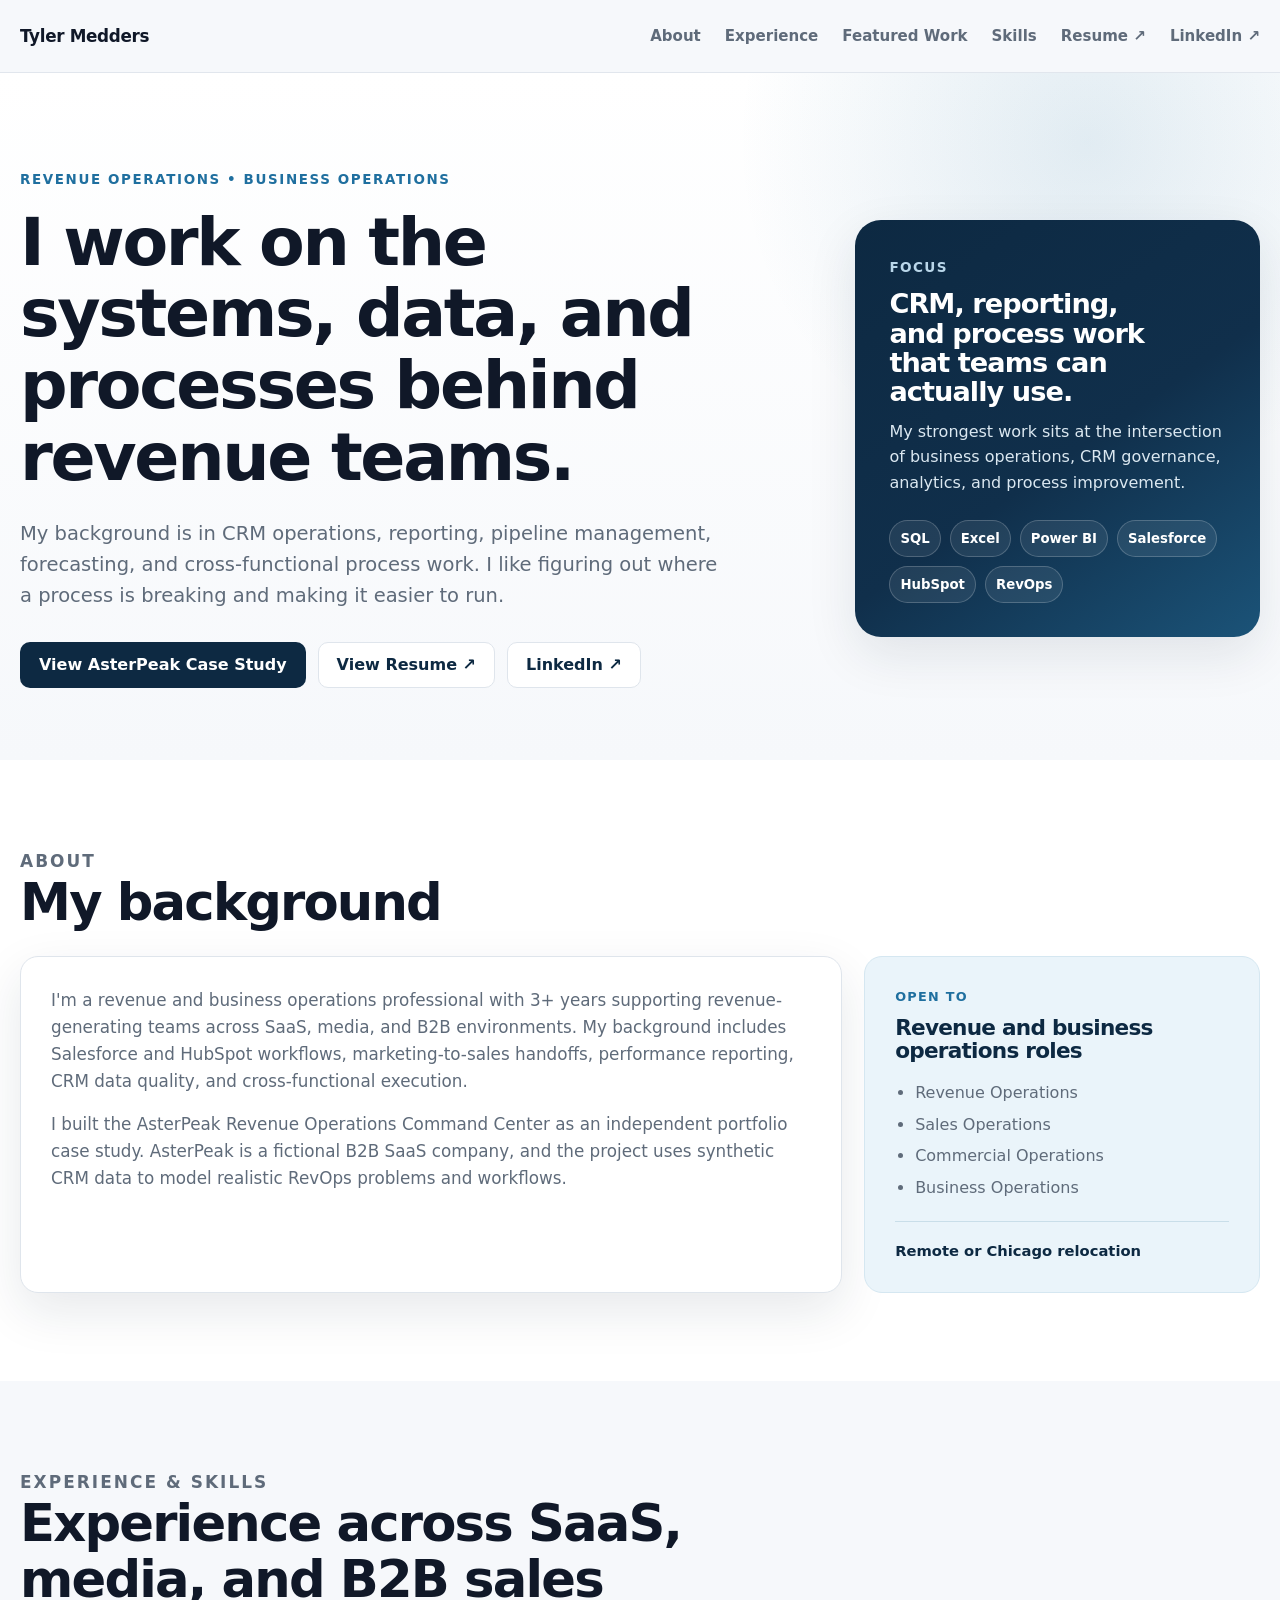
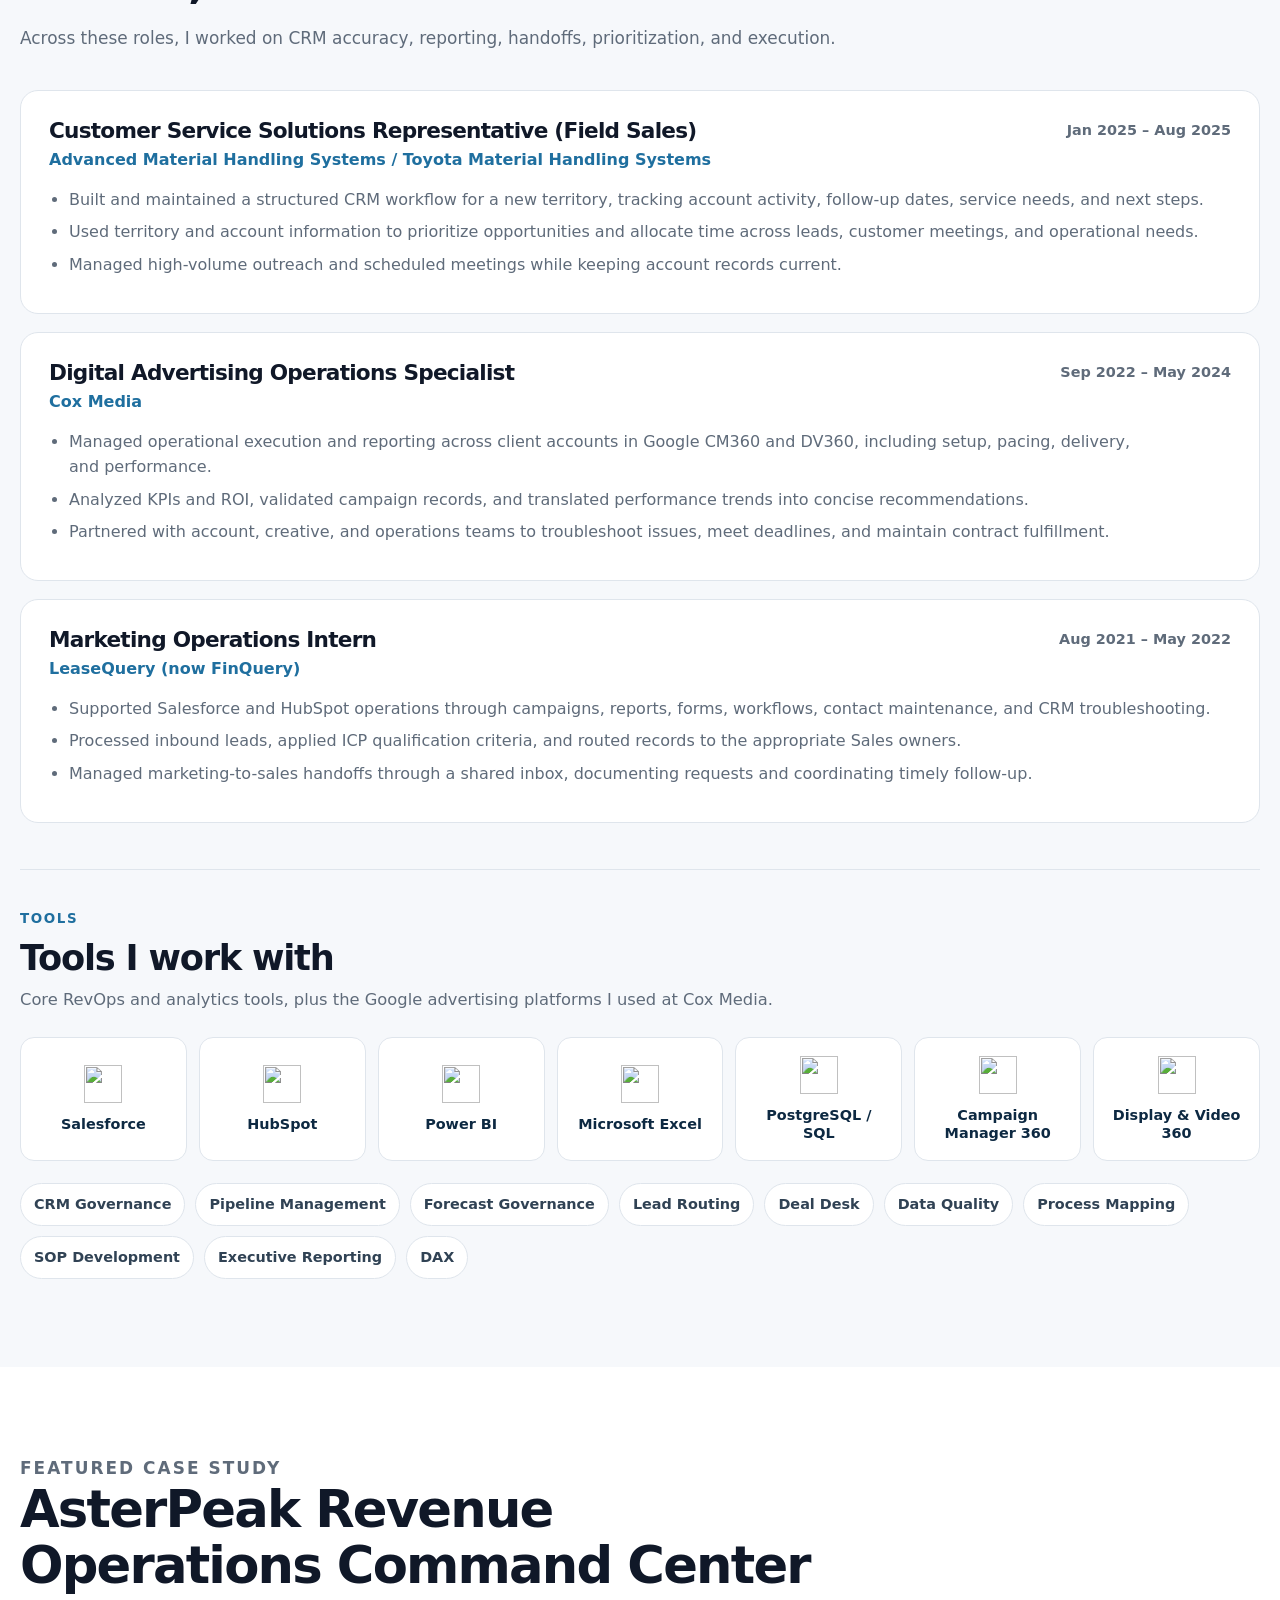
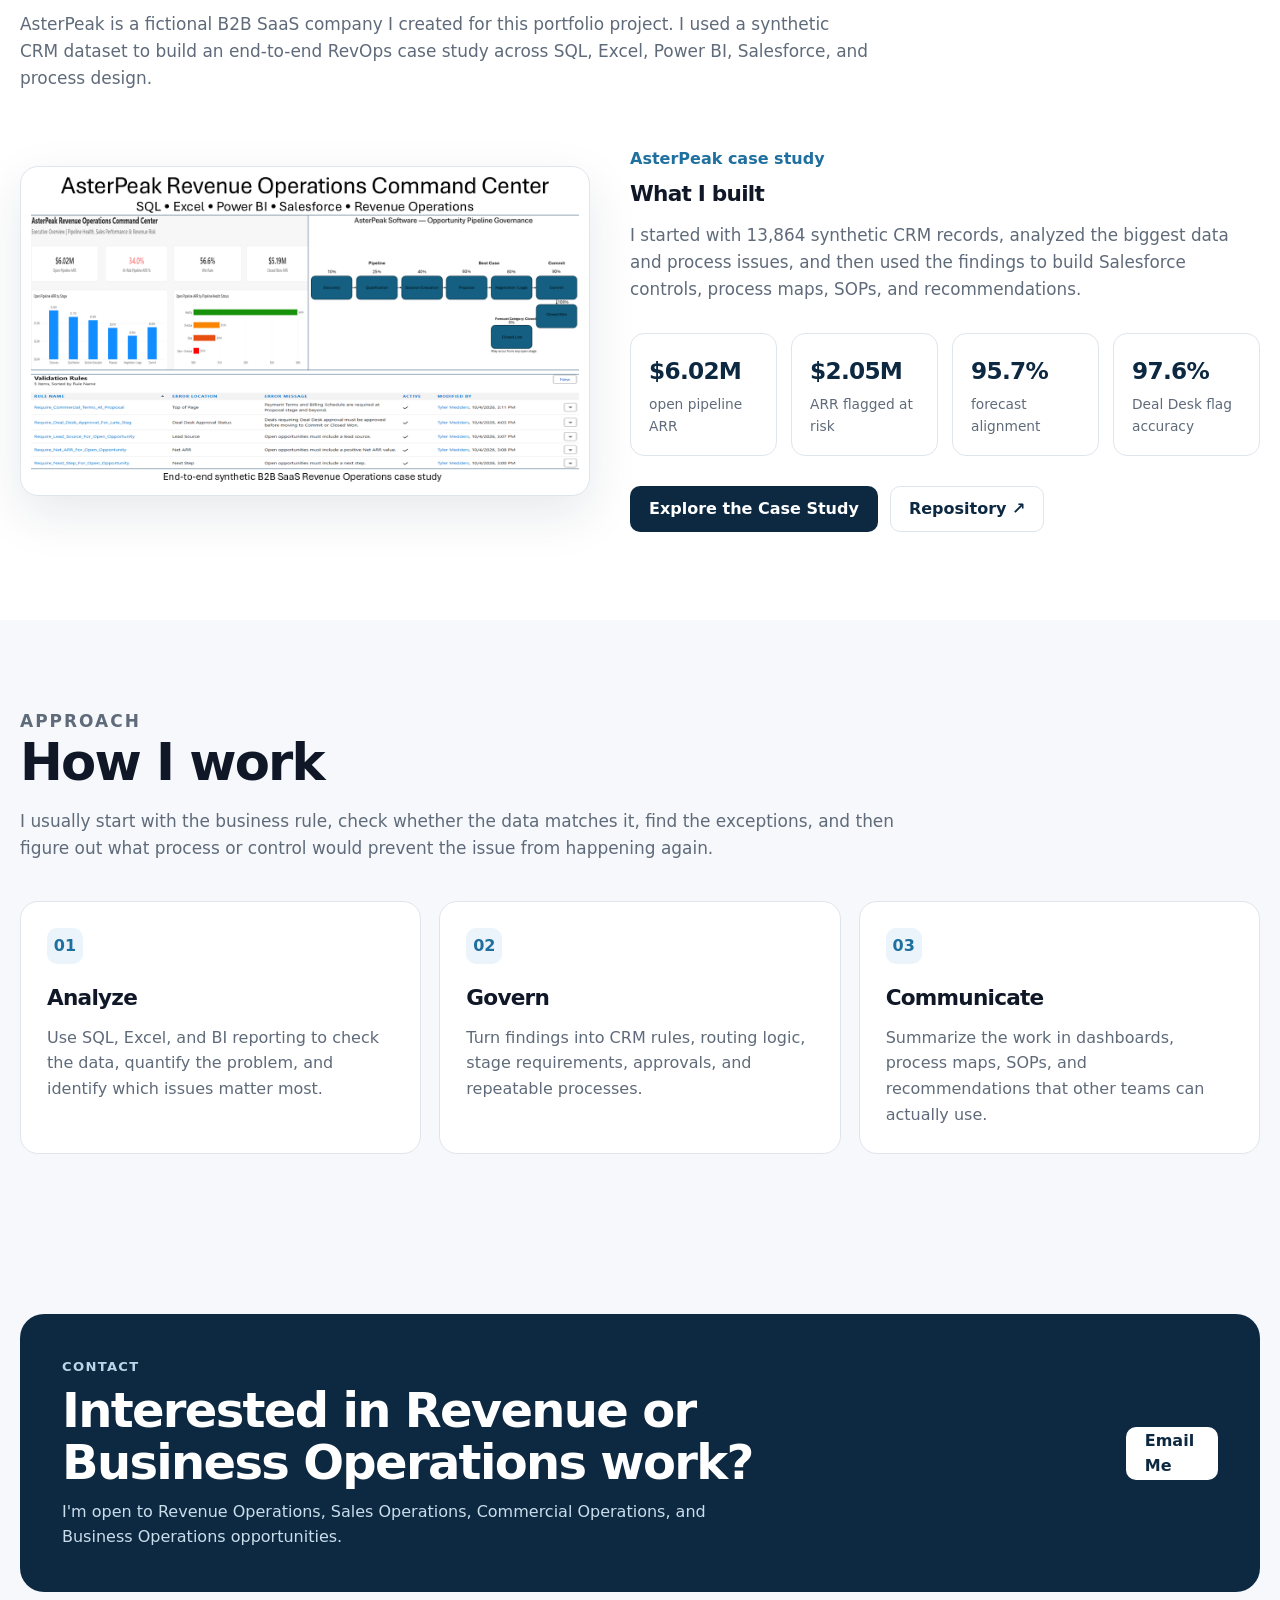
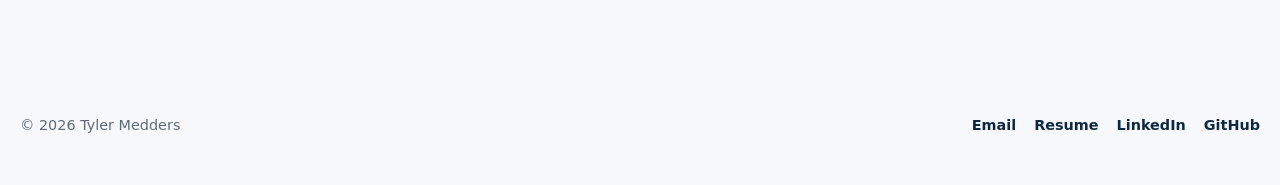
==== commit 3bcd28a2: "Improve site layout and consistency" ====
--- a/index.html
+++ b/index.html
@@ -14,6 +14,8 @@
   <title>Tyler Medders | Revenue Operations & Business Operations</title>
   <link rel="icon" href="assets/favicon.svg" type="image/svg+xml">
   <link rel="stylesheet" href="styles.css">
+  <link rel="stylesheet" href="mobile-polish.css">
+  <link rel="stylesheet" href="final-polish.css">
 </head>
 <body>
   <header class="site-header">
@@ -55,15 +57,27 @@
     </section>
 
     <section class="section section-white" id="about">
-      <div class="container about-grid">
-        <div>
+      <div class="container">
+        <div class="section-head about-heading">
           <p class="eyebrow">About</p>
           <h2>My background</h2>
         </div>
-        <div class="bio-panel">
-          <p>I'm a revenue and business operations professional with 3+ years supporting revenue-generating teams across SaaS, media, and B2B environments. My background includes Salesforce and HubSpot workflows, marketing-to-sales handoffs, performance reporting, CRM data quality, and cross-functional execution.</p>
-          <p>I built the AsterPeak Revenue Operations Command Center as an independent portfolio case study. AsterPeak is a fictional B2B SaaS company, and the project uses synthetic CRM data to model realistic RevOps problems and workflows.</p>
-          <div class="availability">Open to Revenue Operations, Sales Operations, Commercial Operations, and Business Operations roles • Remote or Chicago relocation</div>
+        <div class="about-content-grid">
+          <div class="bio-panel">
+            <p>I'm a revenue and business operations professional with 3+ years supporting revenue-generating teams across SaaS, media, and B2B environments. My background includes Salesforce and HubSpot workflows, marketing-to-sales handoffs, performance reporting, CRM data quality, and cross-functional execution.</p>
+            <p>I built the AsterPeak Revenue Operations Command Center as an independent portfolio case study. AsterPeak is a fictional B2B SaaS company, and the project uses synthetic CRM data to model realistic RevOps problems and workflows.</p>
+          </div>
+          <aside class="availability-panel" aria-label="Roles and work arrangements">
+            <p class="mini-label">Open to</p>
+            <h3>Revenue and business operations roles</h3>
+            <ul>
+              <li>Revenue Operations</li>
+              <li>Sales Operations</li>
+              <li>Commercial Operations</li>
+              <li>Business Operations</li>
+            </ul>
+            <p class="availability-note">Remote or Chicago relocation</p>
+          </aside>
         </div>
       </div>
     </section>
@@ -71,9 +85,9 @@
     <section class="section" id="experience">
       <div class="container">
         <div class="section-head">
-          <p class="eyebrow">Experience</p>
+          <p class="eyebrow">Experience &amp; Skills</p>
           <h2>Experience across SaaS, media, and B2B sales</h2>
-          <p>Across these roles, I worked on CRM accuracy, reporting, handoffs, prioritization, and day-to-day execution.</p>
+          <p>Across these roles, I worked on CRM accuracy, reporting, handoffs, prioritization, and execution.</p>
         </div>
         <div class="experience-list">
           <article class="experience-item">
@@ -88,6 +102,26 @@
             <div class="experience-head"><div><h3>Marketing Operations Intern</h3><p>LeaseQuery (now FinQuery)</p></div><span class="experience-date">Aug 2021 – May 2022</span></div>
             <ul><li>Supported Salesforce and HubSpot operations through campaigns, reports, forms, workflows, contact maintenance, and CRM troubleshooting.</li><li>Processed inbound leads, applied ICP qualification criteria, and routed records to the appropriate Sales owners.</li><li>Managed marketing-to-sales handoffs through a shared inbox, documenting requests and coordinating timely follow-up.</li></ul>
           </article>
+        </div>
+
+        <div class="tools-block" id="skills">
+          <div class="tools-heading">
+            <p class="eyebrow">Tools</p>
+            <h3>Tools I work with</h3>
+            <p>Core RevOps and analytics tools, plus the Google advertising platforms I used at Cox Media.</p>
+          </div>
+          <div class="tool-logo-grid" aria-label="Software tools">
+            <div class="tool-logo-card"><img src="https://cdn.simpleicons.org/salesforce/00A1E0" alt="" aria-hidden="true"><span>Salesforce</span></div>
+            <div class="tool-logo-card"><img src="https://cdn.simpleicons.org/hubspot/FF7A59" alt="" aria-hidden="true"><span>HubSpot</span></div>
+            <div class="tool-logo-card"><img src="https://cdn.simpleicons.org/powerbi/F2C811" alt="" aria-hidden="true"><span>Power BI</span></div>
+            <div class="tool-logo-card"><img src="https://cdn.simpleicons.org/microsoftexcel/217346" alt="" aria-hidden="true"><span>Microsoft Excel</span></div>
+            <div class="tool-logo-card"><img src="https://cdn.simpleicons.org/postgresql/4169E1" alt="" aria-hidden="true"><span>PostgreSQL / SQL</span></div>
+            <div class="tool-logo-card"><img src="https://cdn.simpleicons.org/google/4285F4" alt="" aria-hidden="true"><span>Campaign Manager 360</span></div>
+            <div class="tool-logo-card"><img src="https://cdn.simpleicons.org/google/4285F4" alt="" aria-hidden="true"><span>Display &amp; Video 360</span></div>
+          </div>
+          <div class="skills capability-pills" aria-label="Operations capabilities">
+            <span>CRM Governance</span><span>Pipeline Management</span><span>Forecast Governance</span><span>Lead Routing</span><span>Deal Desk</span><span>Data Quality</span><span>Process Mapping</span><span>SOP Development</span><span>Executive Reporting</span><span>DAX</span>
+          </div>
         </div>
       </div>
     </section>
@@ -125,8 +159,8 @@
     <section class="section" id="approach">
       <div class="container">
         <div class="section-head">
-          <p class="eyebrow">How I Work</p>
-          <h2>How I approach operations work</h2>
+          <p class="eyebrow">Approach</p>
+          <h2>How I work</h2>
           <p>I usually start with the business rule, check whether the data matches it, find the exceptions, and then figure out what process or control would prevent the issue from happening again.</p>
         </div>
         <div class="cards-3">
@@ -137,20 +171,7 @@
       </div>
     </section>
 
-    <section class="section section-white" id="skills">
-      <div class="container">
-        <div class="section-head">
-          <p class="eyebrow">Capabilities</p>
-          <h2>Tools and skills</h2>
-          <p>Focused on the analytical, systems, and process work behind effective Revenue Operations and Business Operations teams.</p>
-        </div>
-        <div class="skills">
-          <span>SQL</span><span>PostgreSQL</span><span>Microsoft Excel</span><span>Power BI</span><span>DAX</span><span>Salesforce</span><span>HubSpot</span><span>CRM Governance</span><span>Pipeline Management</span><span>Forecast Governance</span><span>Lead Routing</span><span>Deal Desk</span><span>Data Quality</span><span>Process Mapping</span><span>SOP Development</span><span>Executive Reporting</span>
-        </div>
-      </div>
-    </section>
-
-    <section class="section" id="contact">
+    <section class="section contact-section" id="contact">
       <div class="container">
         <div class="cta">
           <div>
@@ -160,9 +181,6 @@
           </div>
           <div class="buttons">
             <a class="btn btn-light" href="mailto:tylerm0614@gmail.com">Email Me</a>
-            <a class="btn btn-light" href="assets/Tyler_Medders_Resume.pdf" target="_blank" rel="noreferrer">Resume ↗</a>
-            <a class="btn btn-light" href="https://linkedin.com/in/tyler-medders" target="_blank" rel="noreferrer">LinkedIn ↗</a>
-            <a class="btn btn-light" href="https://github.com/TylerMedders" target="_blank" rel="noreferrer">GitHub ↗</a>
           </div>
         </div>
       </div>
--- a/mobile-polish.css
+++ b/mobile-polish.css
@@ -0,0 +1,219 @@
+/* Mobile-only polish. Desktop layout is unchanged. */
+.open-full {
+  color: var(--blue);
+  font-weight: 750;
+  text-decoration: none;
+  white-space: nowrap;
+}
+.open-full:hover,
+.open-full:focus-visible {
+  text-decoration: underline;
+}
+.caption-label {
+  min-width: 0;
+}
+
+@media (max-width: 640px) {
+  body {
+    overflow-x: hidden;
+  }
+
+  .container {
+    width: min(var(--max), calc(100% - 30px));
+  }
+
+  .hero {
+    padding: 42px 0 44px;
+  }
+
+  .hero-grid {
+    gap: 30px;
+  }
+
+  .hero h1 {
+    font-size: clamp(2.35rem, 12vw, 3.15rem);
+    line-height: 1.02;
+    margin-bottom: 18px;
+  }
+
+  .hero .lede {
+    font-size: 1.03rem;
+    line-height: 1.55;
+    margin-bottom: 22px;
+  }
+
+  .hero .buttons {
+    display: grid;
+    grid-template-columns: 1fr 1fr;
+    gap: 10px;
+  }
+
+  .hero .buttons .btn-primary {
+    grid-column: 1 / -1;
+  }
+
+  .hero .btn {
+    min-height: 44px;
+    padding: 0 12px;
+    font-size: .9rem;
+  }
+
+  .hero-card {
+    padding: 23px;
+    border-radius: 20px;
+  }
+
+  .hero-card h3 {
+    font-size: 1.4rem;
+    line-height: 1.12;
+  }
+
+  .section {
+    padding: 54px 0;
+  }
+
+  .section-head {
+    margin-bottom: 28px;
+  }
+
+  .about-grid {
+    gap: 20px;
+  }
+
+  .bio-panel,
+  .experience-item,
+  .card {
+    padding: 22px;
+  }
+
+  .feature-grid {
+    gap: 28px;
+  }
+
+  .metric-grid {
+    gap: 10px;
+    margin: 22px 0;
+  }
+
+  .metric {
+    padding: 14px;
+  }
+
+  .metric span {
+    font-size: .8rem;
+    line-height: 1.35;
+  }
+
+  .cards-3 {
+    gap: 12px;
+  }
+
+  .cta {
+    padding: 24px;
+    border-radius: 20px;
+  }
+
+  .cta .buttons {
+    width: 100%;
+  }
+
+  .cta .btn {
+    flex: 1 1 140px;
+  }
+
+  .project-hero {
+    padding: 44px 0 30px;
+  }
+
+  .project-hero h1 {
+    font-size: clamp(2.15rem, 10.8vw, 2.85rem);
+    line-height: 1.03;
+    margin-bottom: 18px;
+  }
+
+  .project-hero .lede {
+    font-size: 1rem;
+    line-height: 1.55;
+    margin-bottom: 0;
+  }
+
+  .project-meta {
+    gap: 7px;
+    margin-top: 18px;
+  }
+
+  .project-meta span {
+    padding: 6px 9px;
+    font-size: .78rem;
+  }
+
+  .project-links {
+    display: grid;
+    grid-template-columns: 1fr;
+    gap: 9px;
+  }
+
+  .project-links .btn {
+    width: 100%;
+  }
+
+  .project-hero-image {
+    margin-top: 28px;
+  }
+
+  .project-content {
+    gap: 28px;
+  }
+
+  .sidebar {
+    display: flex;
+    gap: 8px;
+    overflow-x: auto;
+    padding: 10px;
+    border-radius: 14px;
+    scrollbar-width: none;
+    -webkit-overflow-scrolling: touch;
+  }
+
+  .sidebar::-webkit-scrollbar {
+    display: none;
+  }
+
+  .sidebar strong {
+    display: none;
+  }
+
+  .sidebar a {
+    flex: 0 0 auto;
+    padding: 8px 10px;
+    border-radius: 999px;
+    background: var(--blue-soft);
+    color: var(--navy);
+    font-size: .8rem;
+    line-height: 1.2;
+  }
+
+  .prose-section {
+    margin-bottom: 52px;
+  }
+
+  .prose-section p,
+  .prose-section li {
+    font-size: .98rem;
+  }
+
+  .screen-grid {
+    gap: 18px;
+  }
+
+  .screen-card .caption {
+    padding: 13px 14px;
+    gap: 7px;
+  }
+
+  .open-full {
+    display: inline-flex;
+    align-items: center;
+    min-height: 34px;
+  }
+}
--- a/final-polish.css
+++ b/final-polish.css
@@ -0,0 +1,272 @@
+/* Final desktop and consistency pass.
+   Loaded after the existing site, screenshot, and mobile styles. */
+
+h1,
+h2,
+h3 {
+  text-wrap: balance;
+}
+
+.lede,
+.section-head p,
+.prose-section p,
+.experience-item li,
+.card p {
+  text-wrap: pretty;
+}
+
+/* Homepage About section */
+.about-heading {
+  margin-bottom: 26px;
+}
+
+.about-content-grid {
+  display: grid;
+  grid-template-columns: minmax(0, 1.35fr) minmax(280px, .65fr);
+  gap: 22px;
+  align-items: stretch;
+}
+
+.about-content-grid .bio-panel {
+  height: 100%;
+}
+
+.availability-panel {
+  background: var(--blue-soft);
+  border: 1px solid #d5e7f1;
+  border-radius: var(--radius);
+  padding: 30px;
+}
+
+.availability-panel .mini-label {
+  margin: 0 0 8px;
+  color: var(--blue);
+  font-size: .8rem;
+  font-weight: 800;
+  letter-spacing: .1em;
+  text-transform: uppercase;
+}
+
+.availability-panel h3 {
+  margin-bottom: 18px;
+  color: var(--navy);
+}
+
+.availability-panel ul {
+  margin: 0;
+  padding-left: 20px;
+  color: var(--muted);
+}
+
+.availability-panel li {
+  margin: 6px 0;
+}
+
+.availability-note {
+  margin: 20px 0 0;
+  padding-top: 17px;
+  border-top: 1px solid #c9dee9;
+  color: var(--navy);
+  font-size: .92rem;
+  font-weight: 800;
+}
+
+/* AsterPeak screenshot captions */
+.screen-grid {
+  margin-top: 26px;
+}
+
+.screen-card .caption {
+  display: grid;
+  grid-template-columns: minmax(0, 1fr) auto;
+  align-items: center;
+  gap: 40px;
+  padding: 18px 20px;
+}
+
+.screen-card figcaption.caption span.caption-label {
+  color: var(--muted);
+  font-weight: 650;
+  white-space: normal;
+}
+
+.screen-card .caption .open-full {
+  color: var(--blue);
+  font-weight: 800;
+  white-space: nowrap;
+}
+
+/* Give dense project sections more breathing room. */
+.prose-section {
+  margin-bottom: 84px;
+}
+
+#deliverables.prose-section {
+  margin-bottom: 0;
+}
+
+@media (min-width: 901px) {
+  :root {
+    --max: 1240px;
+  }
+
+  .hero-grid {
+    grid-template-columns: minmax(0, 1.32fr) minmax(360px, .68fr);
+    gap: 50px;
+  }
+
+  .hero h1 {
+    max-width: 820px;
+    font-size: clamp(3.5rem, 5.2vw, 4.9rem);
+  }
+
+  .section-head {
+    max-width: 900px;
+  }
+
+  .project-content {
+    grid-template-columns: 250px minmax(0, 1fr);
+    gap: 58px;
+  }
+
+  .project-hero h1 {
+    max-width: 1040px;
+  }
+
+  .project-hero .lede {
+    max-width: 860px;
+  }
+
+  .contact-section {
+    padding-top: 72px;
+  }
+}
+
+@media (max-width: 900px) {
+  .about-content-grid {
+    grid-template-columns: 1fr;
+  }
+
+  .availability-panel {
+    padding: 26px;
+  }
+
+  .prose-section {
+    margin-bottom: 62px;
+  }
+}
+
+@media (max-width: 640px) {
+  .about-heading {
+    margin-bottom: 20px;
+  }
+
+  .availability-panel {
+    padding: 22px;
+  }
+
+  .screen-card .caption {
+    grid-template-columns: 1fr;
+    gap: 9px;
+  }
+
+  .screen-card .caption .open-full {
+    justify-self: start;
+  }
+
+  .prose-section {
+    margin-bottom: 52px;
+  }
+}
+
+/* Experience and tools are intentionally kept together so the page flows from
+   work history into the systems and capabilities used in that work. */
+.tools-block {
+  margin-top: 46px;
+  padding-top: 38px;
+  border-top: 1px solid var(--line);
+  scroll-margin-top: 96px;
+}
+
+.tools-heading {
+  max-width: 760px;
+  margin-bottom: 24px;
+}
+
+.tools-heading .eyebrow {
+  margin-bottom: 10px;
+}
+
+.tools-heading h3 {
+  margin-bottom: 10px;
+  font-size: clamp(1.6rem, 2.8vw, 2.2rem);
+}
+
+.tools-heading > p:last-child {
+  margin: 0;
+  color: var(--muted);
+  font-size: 1.02rem;
+}
+
+.tool-logo-grid {
+  display: grid;
+  grid-template-columns: repeat(auto-fit, minmax(150px, 1fr));
+  gap: 12px;
+}
+
+.tool-logo-card {
+  min-height: 104px;
+  display: flex;
+  flex-direction: column;
+  align-items: center;
+  justify-content: center;
+  gap: 12px;
+  padding: 18px 14px;
+  background: var(--surface);
+  border: 1px solid var(--line);
+  border-radius: 14px;
+  text-align: center;
+}
+
+.tool-logo-card img {
+  width: 38px;
+  height: 38px;
+  object-fit: contain;
+}
+
+.tool-logo-card span {
+  color: var(--navy);
+  font-size: .9rem;
+  font-weight: 800;
+  line-height: 1.25;
+}
+
+.capability-pills {
+  margin-top: 22px;
+}
+
+@media (max-width: 640px) {
+  .tools-block {
+    margin-top: 34px;
+    padding-top: 30px;
+  }
+
+  .tool-logo-grid {
+    grid-template-columns: repeat(2, minmax(0, 1fr));
+    gap: 10px;
+  }
+
+  .tool-logo-card {
+    min-height: 92px;
+    padding: 14px 10px;
+  }
+
+  .tool-logo-card img {
+    width: 32px;
+    height: 32px;
+  }
+
+  .tool-logo-card span {
+    font-size: .82rem;
+  }
+}
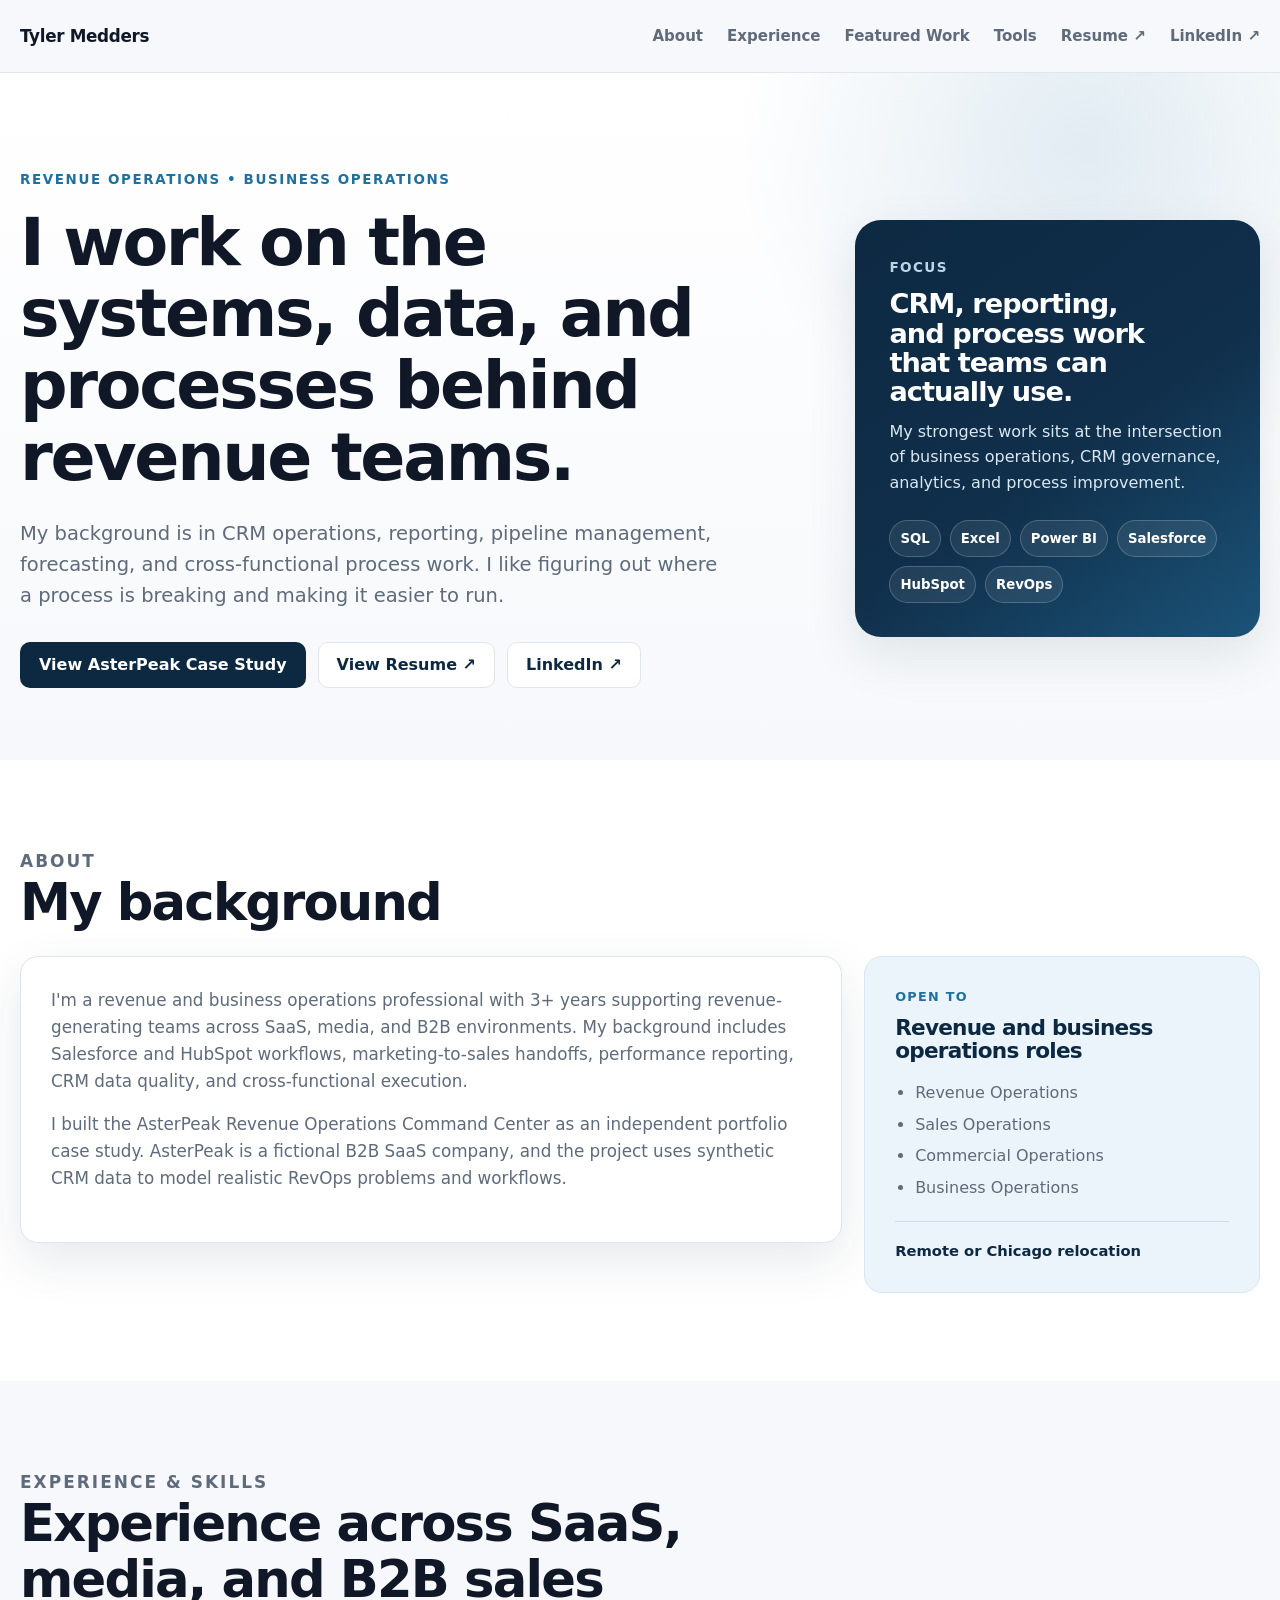
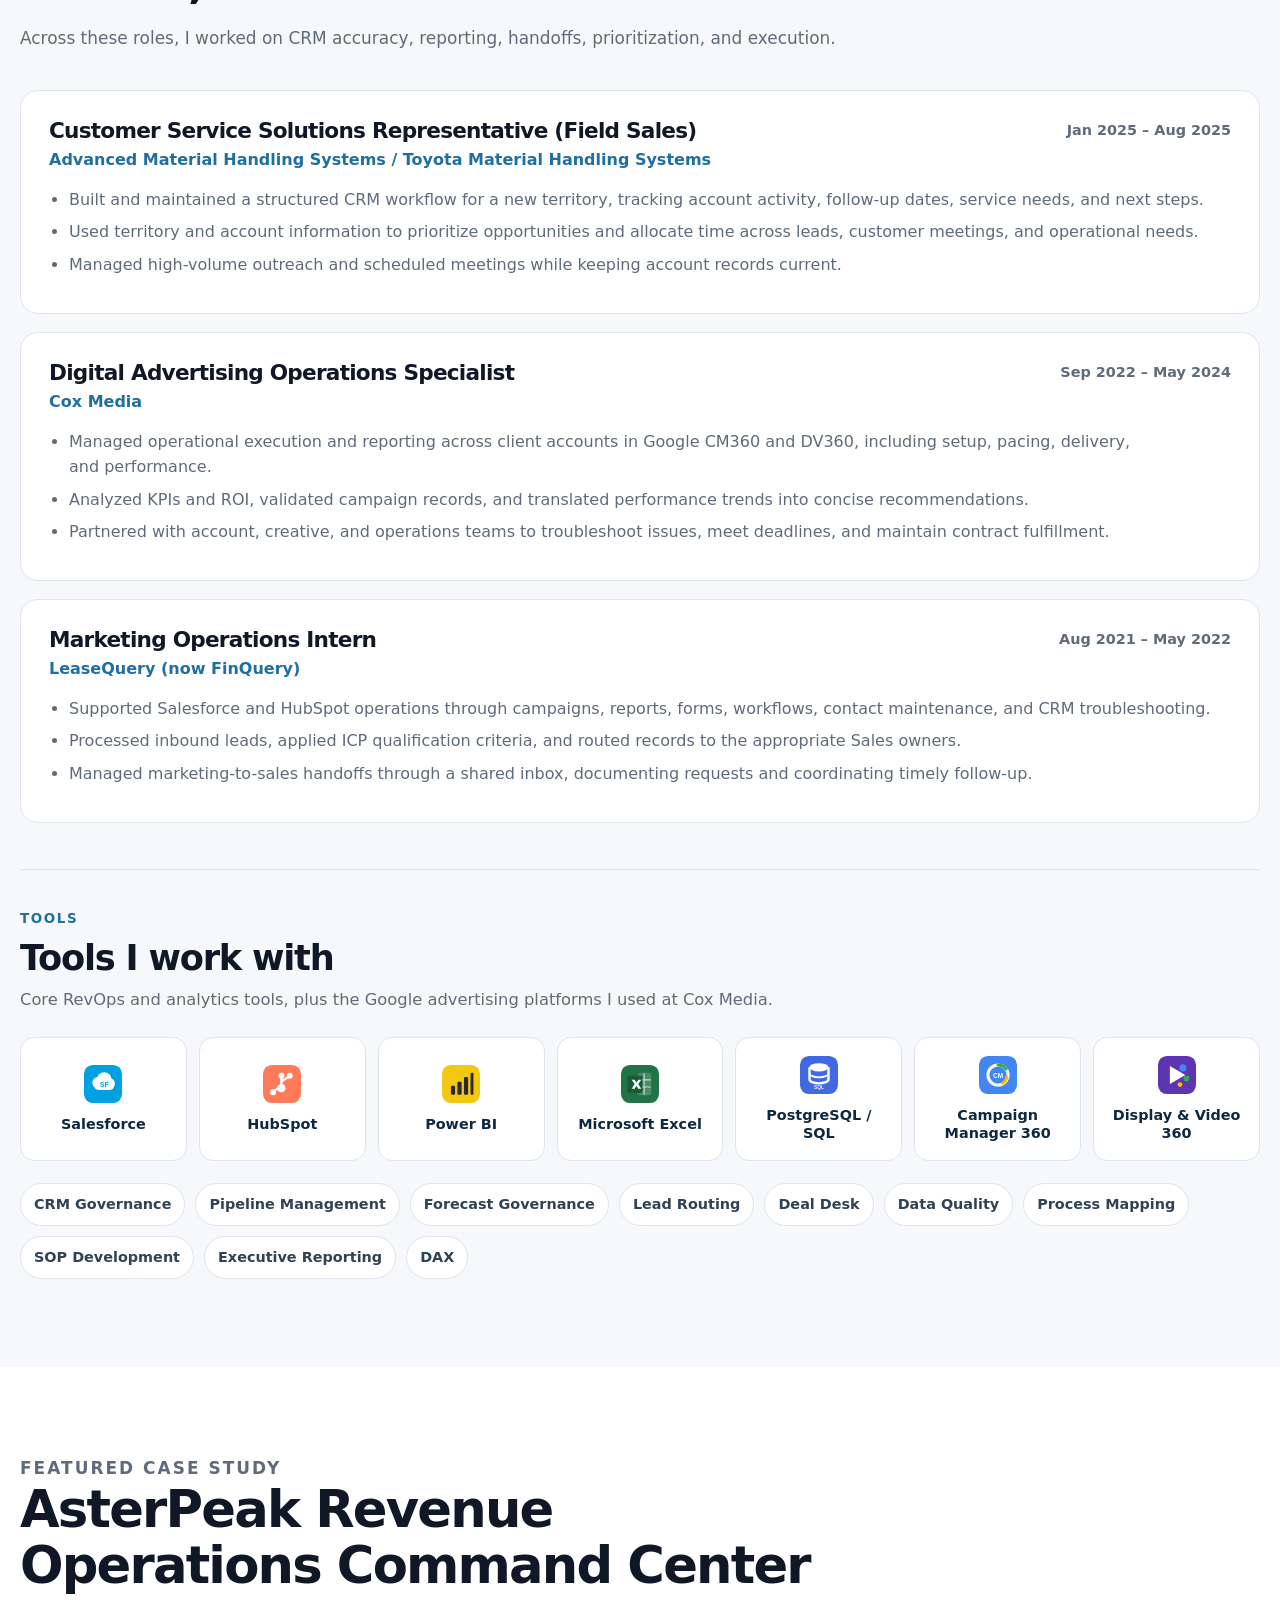
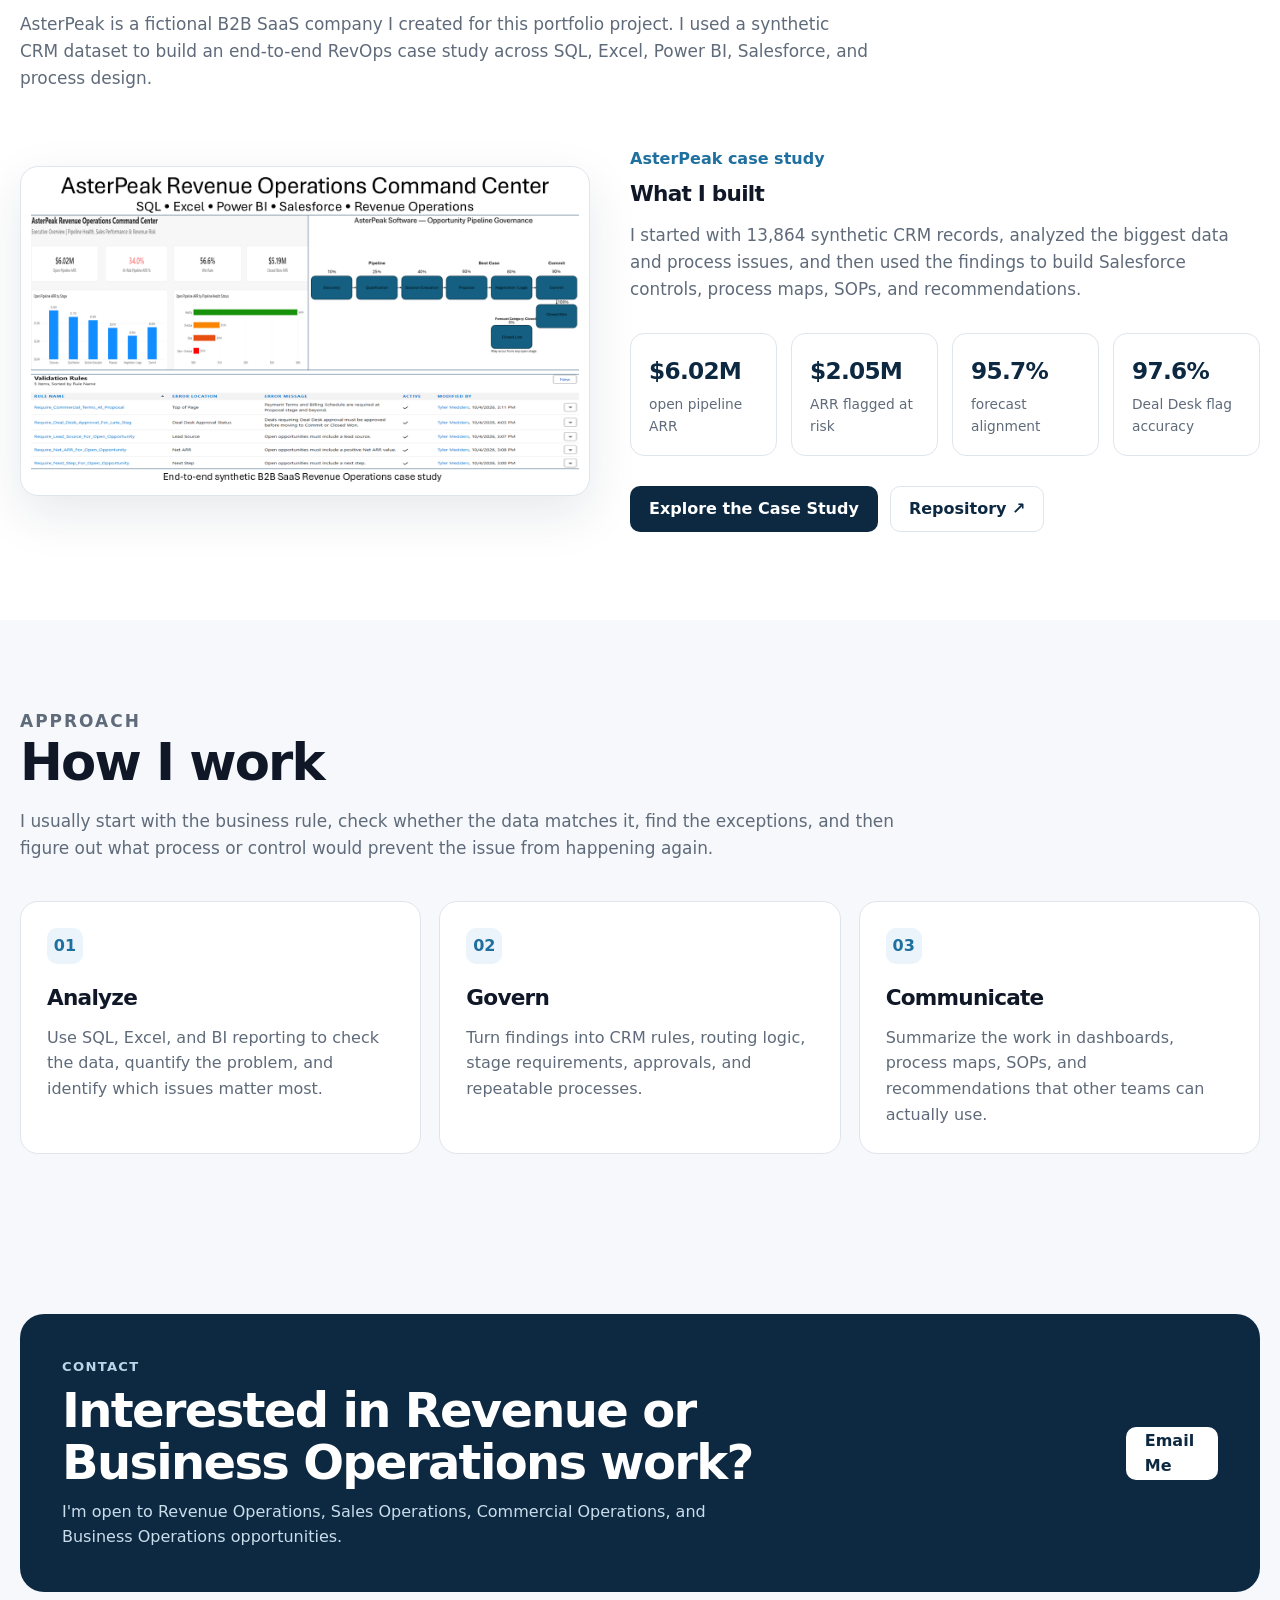
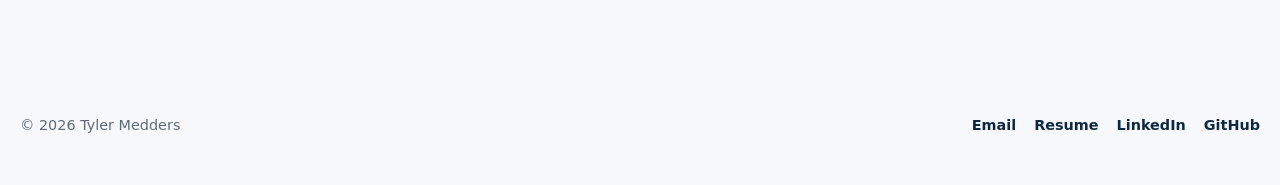
==== commit cb7a9e7b: "Polish site layout and tool icons" ====
--- a/index.html
+++ b/index.html
@@ -25,7 +25,7 @@
         <a href="#about">About</a>
         <a href="#experience">Experience</a>
         <a href="#work">Featured Work</a>
-        <a href="#skills">Skills</a>
+        <a href="#skills">Tools</a>
         <a class="keep-mobile" href="assets/Tyler_Medders_Resume.pdf" target="_blank" rel="noreferrer">Resume ↗</a>
         <a href="https://linkedin.com/in/tyler-medders" target="_blank" rel="noreferrer">LinkedIn ↗</a>
       </nav>
@@ -111,13 +111,13 @@
             <p>Core RevOps and analytics tools, plus the Google advertising platforms I used at Cox Media.</p>
           </div>
           <div class="tool-logo-grid" aria-label="Software tools">
-            <div class="tool-logo-card"><img src="https://cdn.simpleicons.org/salesforce/00A1E0" alt="" aria-hidden="true"><span>Salesforce</span></div>
-            <div class="tool-logo-card"><img src="https://cdn.simpleicons.org/hubspot/FF7A59" alt="" aria-hidden="true"><span>HubSpot</span></div>
-            <div class="tool-logo-card"><img src="https://cdn.simpleicons.org/powerbi/F2C811" alt="" aria-hidden="true"><span>Power BI</span></div>
-            <div class="tool-logo-card"><img src="https://cdn.simpleicons.org/microsoftexcel/217346" alt="" aria-hidden="true"><span>Microsoft Excel</span></div>
-            <div class="tool-logo-card"><img src="https://cdn.simpleicons.org/postgresql/4169E1" alt="" aria-hidden="true"><span>PostgreSQL / SQL</span></div>
-            <div class="tool-logo-card"><img src="https://cdn.simpleicons.org/google/4285F4" alt="" aria-hidden="true"><span>Campaign Manager 360</span></div>
-            <div class="tool-logo-card"><img src="https://cdn.simpleicons.org/google/4285F4" alt="" aria-hidden="true"><span>Display &amp; Video 360</span></div>
+            <div class="tool-logo-card"><img src="assets/tool-icons/salesforce.svg" alt="" aria-hidden="true"><span>Salesforce</span></div>
+            <div class="tool-logo-card"><img src="assets/tool-icons/hubspot.svg" alt="" aria-hidden="true"><span>HubSpot</span></div>
+            <div class="tool-logo-card"><img src="assets/tool-icons/powerbi.svg" alt="" aria-hidden="true"><span>Power BI</span></div>
+            <div class="tool-logo-card"><img src="assets/tool-icons/excel.svg" alt="" aria-hidden="true"><span>Microsoft Excel</span></div>
+            <div class="tool-logo-card"><img src="assets/tool-icons/postgresql.svg" alt="" aria-hidden="true"><span>PostgreSQL / SQL</span></div>
+            <div class="tool-logo-card"><img src="assets/tool-icons/cm360.svg" alt="" aria-hidden="true"><span>Campaign Manager 360</span></div>
+            <div class="tool-logo-card"><img src="assets/tool-icons/dv360.svg" alt="" aria-hidden="true"><span>Display &amp; Video 360</span></div>
           </div>
           <div class="skills capability-pills" aria-label="Operations capabilities">
             <span>CRM Governance</span><span>Pipeline Management</span><span>Forecast Governance</span><span>Lead Routing</span><span>Deal Desk</span><span>Data Quality</span><span>Process Mapping</span><span>SOP Development</span><span>Executive Reporting</span><span>DAX</span>
--- a/final-polish.css
+++ b/final-polish.css
@@ -24,11 +24,11 @@
   display: grid;
   grid-template-columns: minmax(0, 1.35fr) minmax(280px, .65fr);
   gap: 22px;
-  align-items: stretch;
+  align-items: start;
 }
 
 .about-content-grid .bio-panel {
-  height: 100%;
+  height: auto;
 }
 
 .availability-panel {
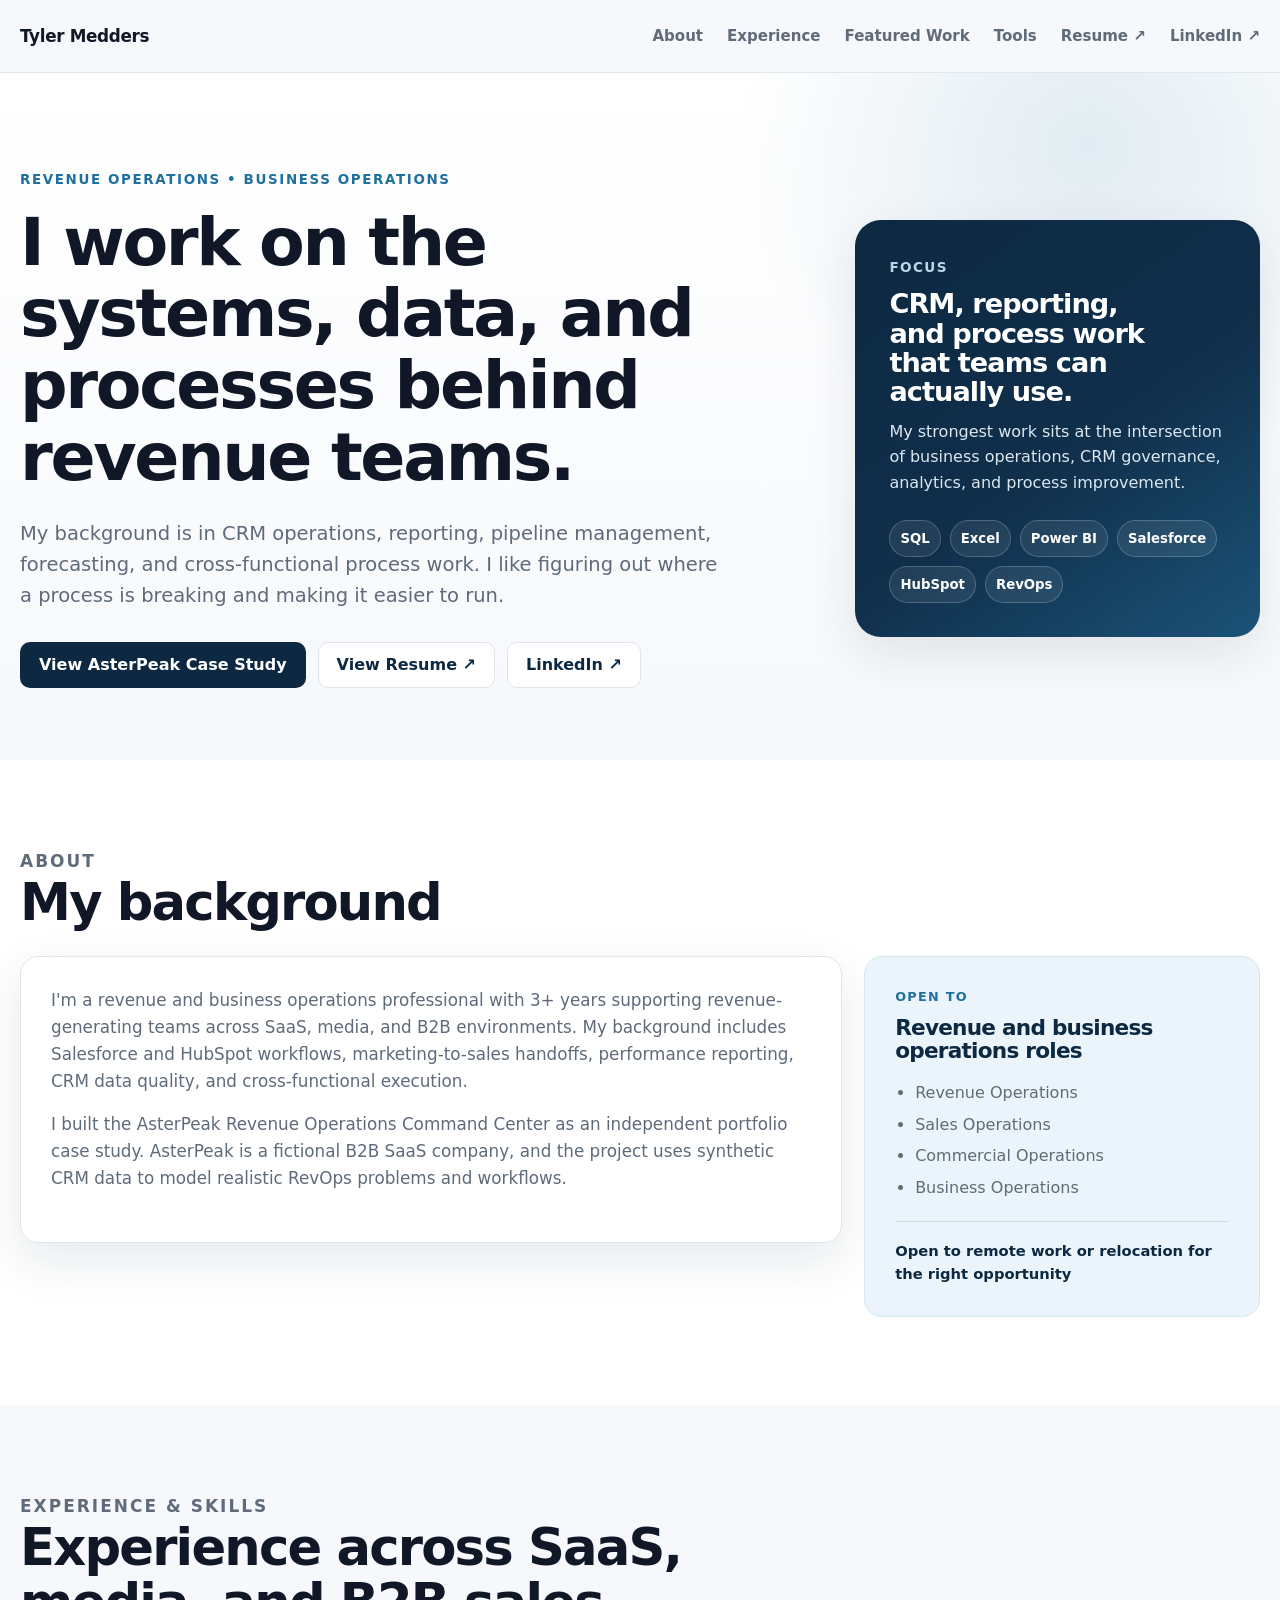
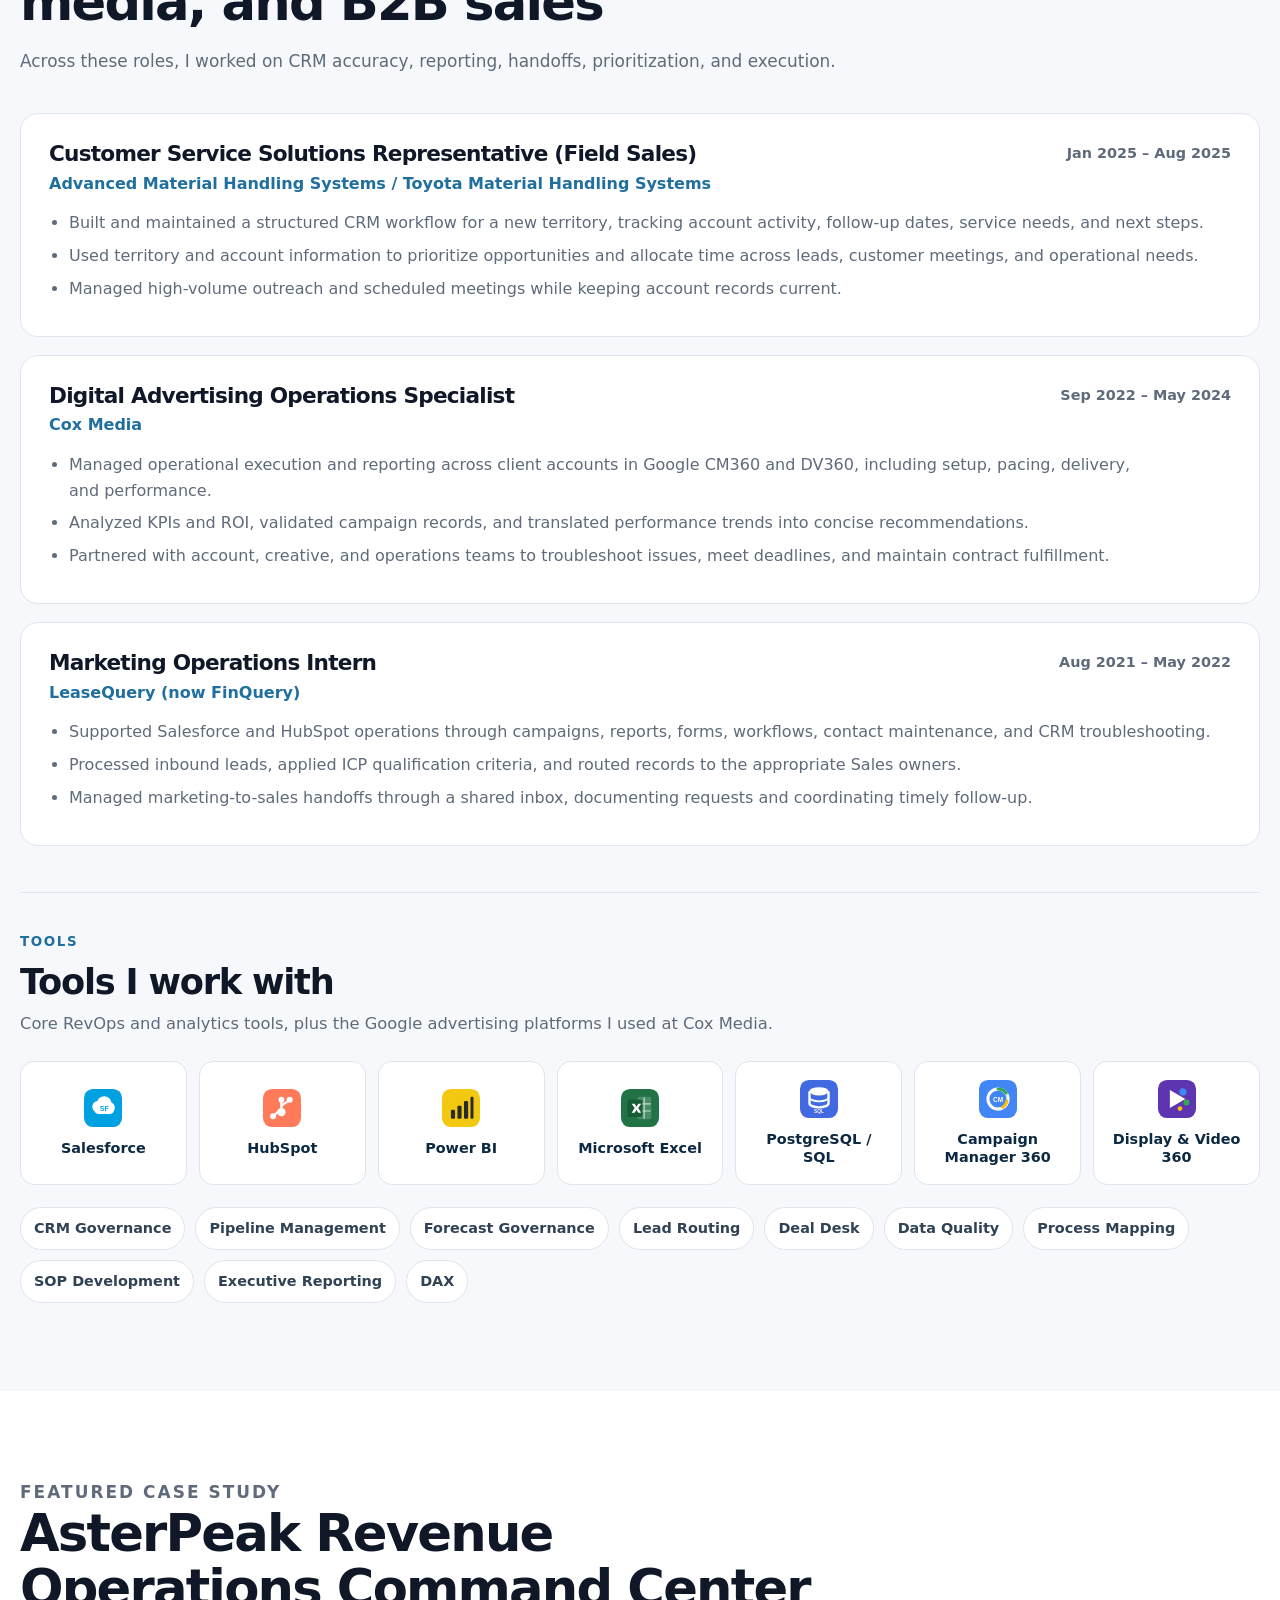
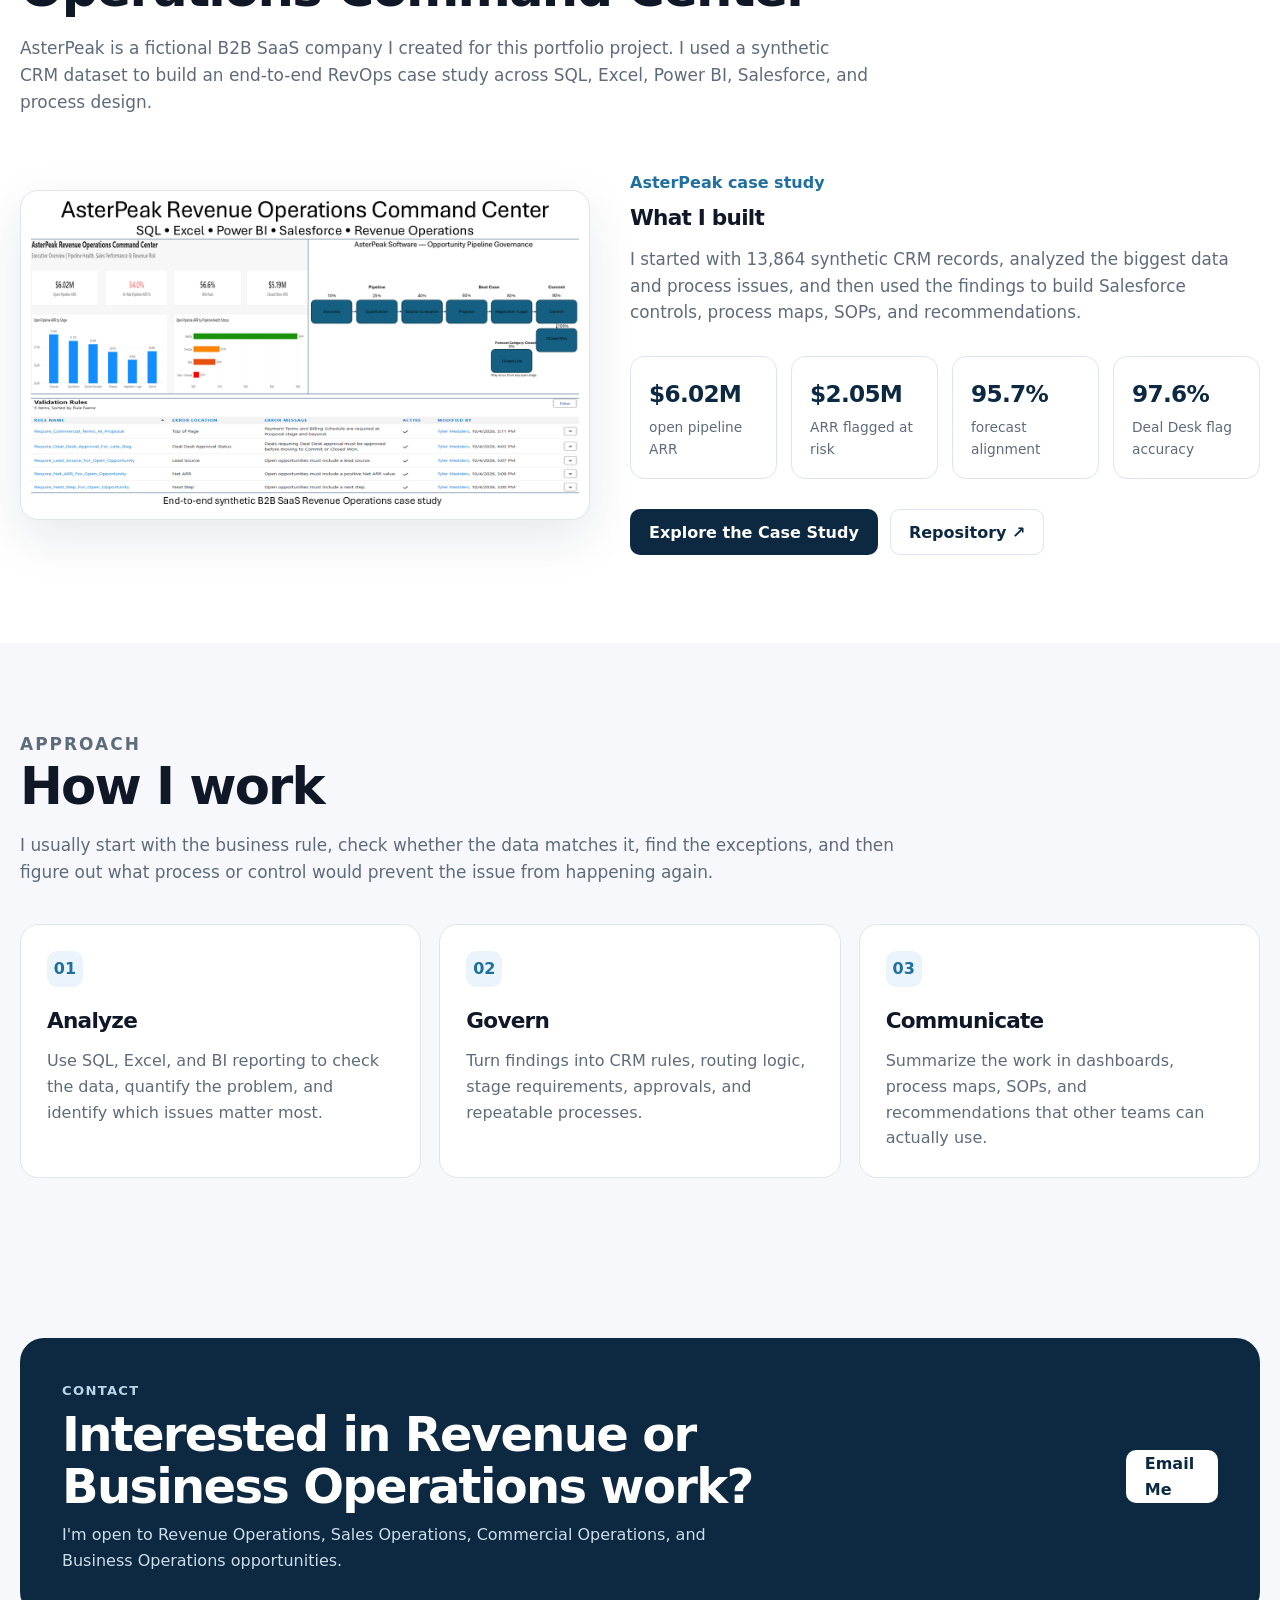
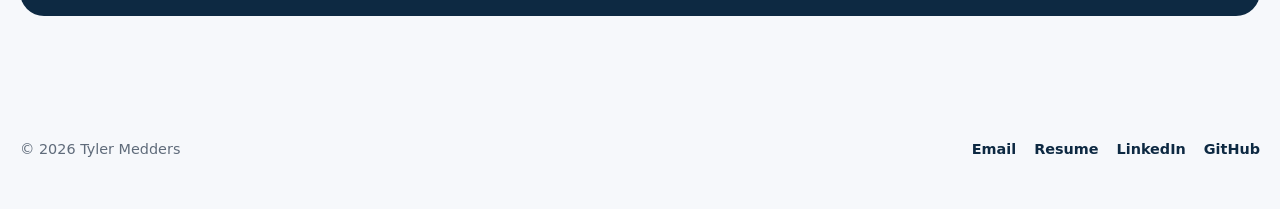
==== commit ffbb5d20: "Update portfolio relocation availability" ====
--- a/index.html
+++ b/index.html
@@ -76,7 +76,7 @@
               <li>Commercial Operations</li>
               <li>Business Operations</li>
             </ul>
-            <p class="availability-note">Remote or Chicago relocation</p>
+            <p class="availability-note">Open to remote work or relocation for the right opportunity</p>
           </aside>
         </div>
       </div>
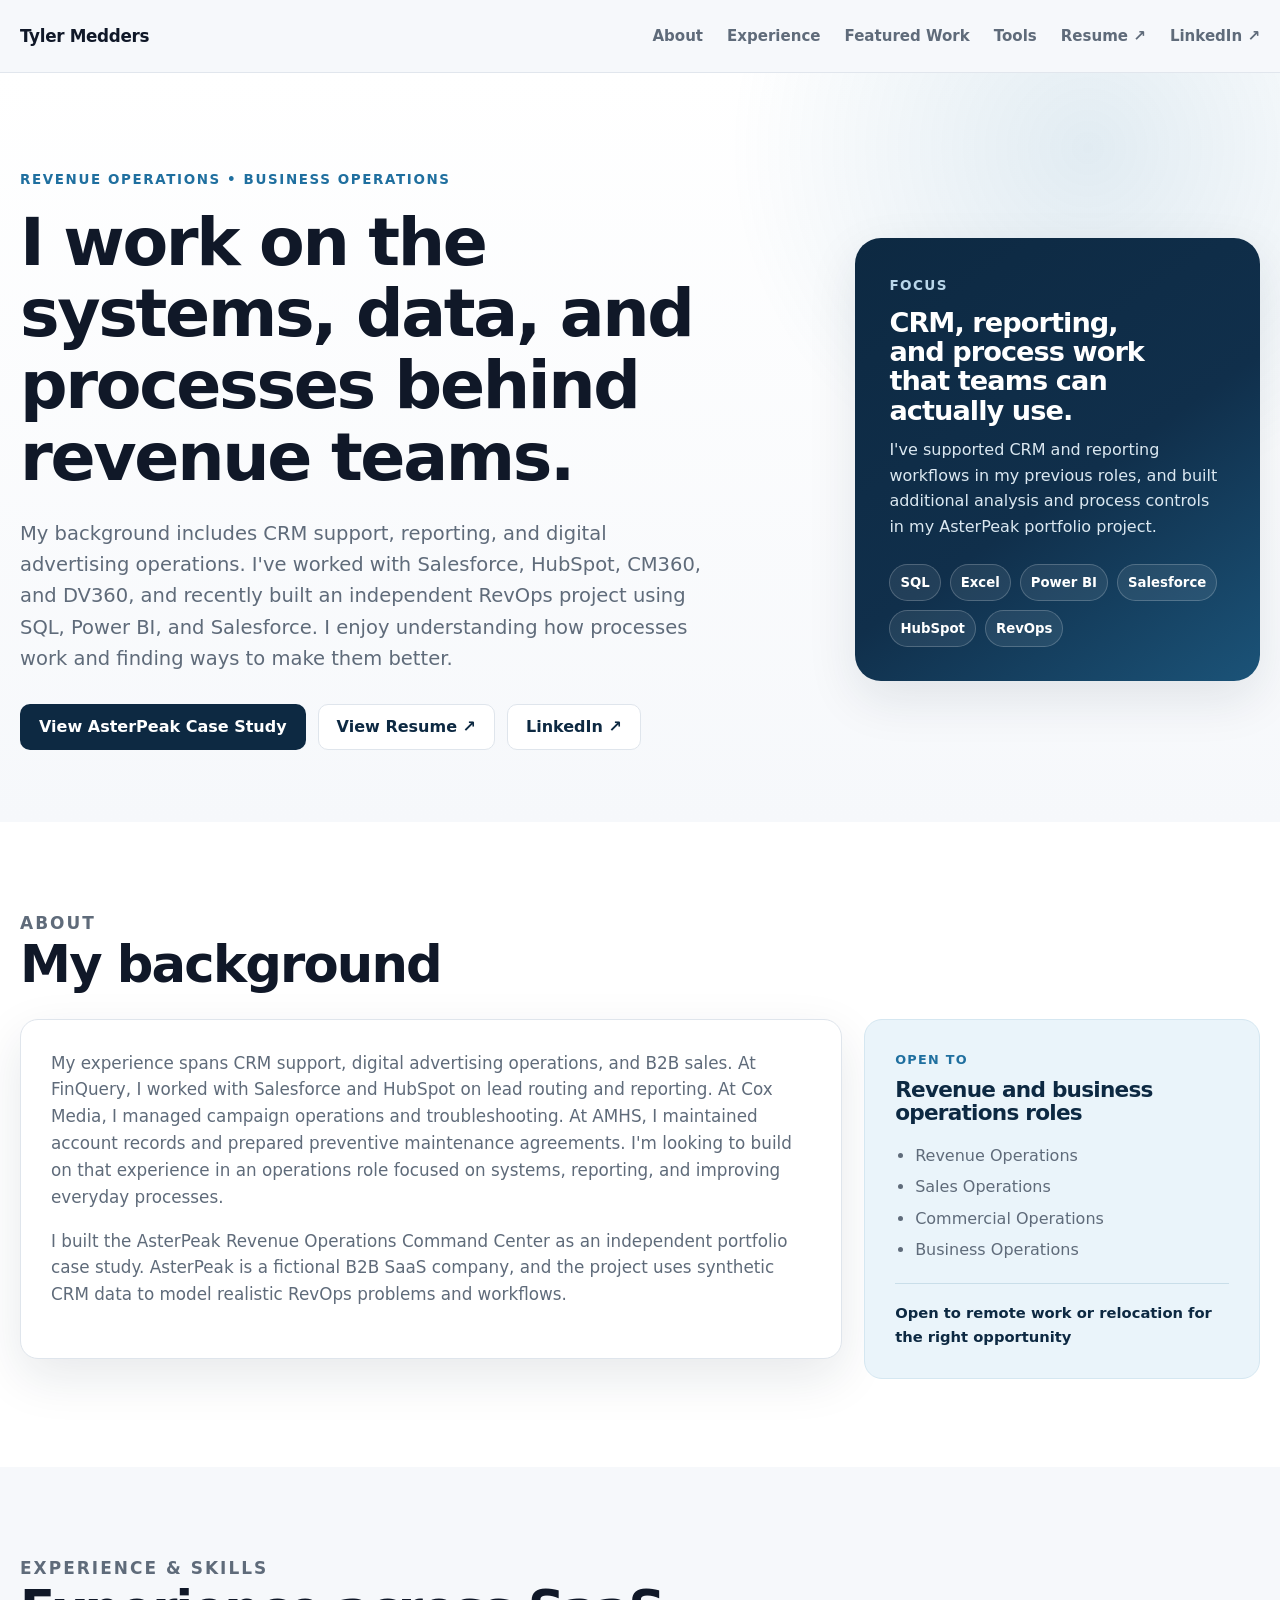
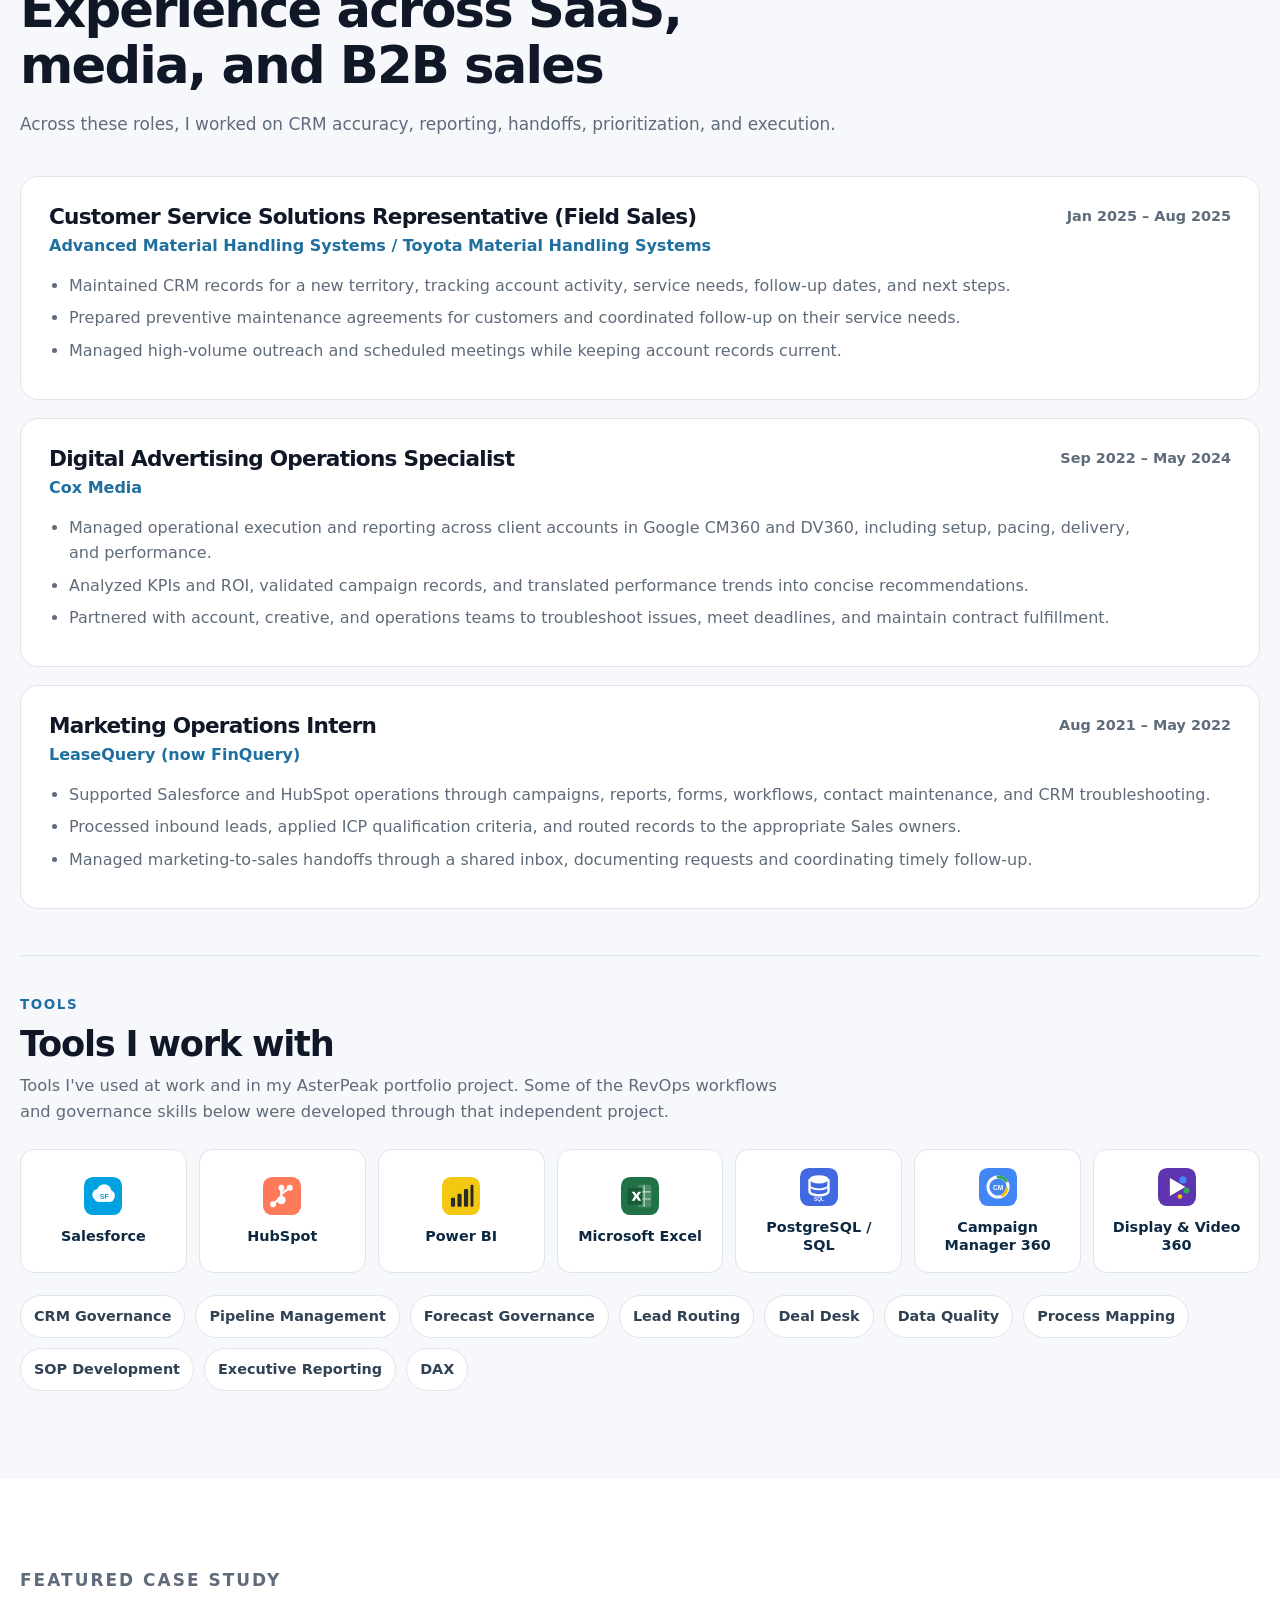
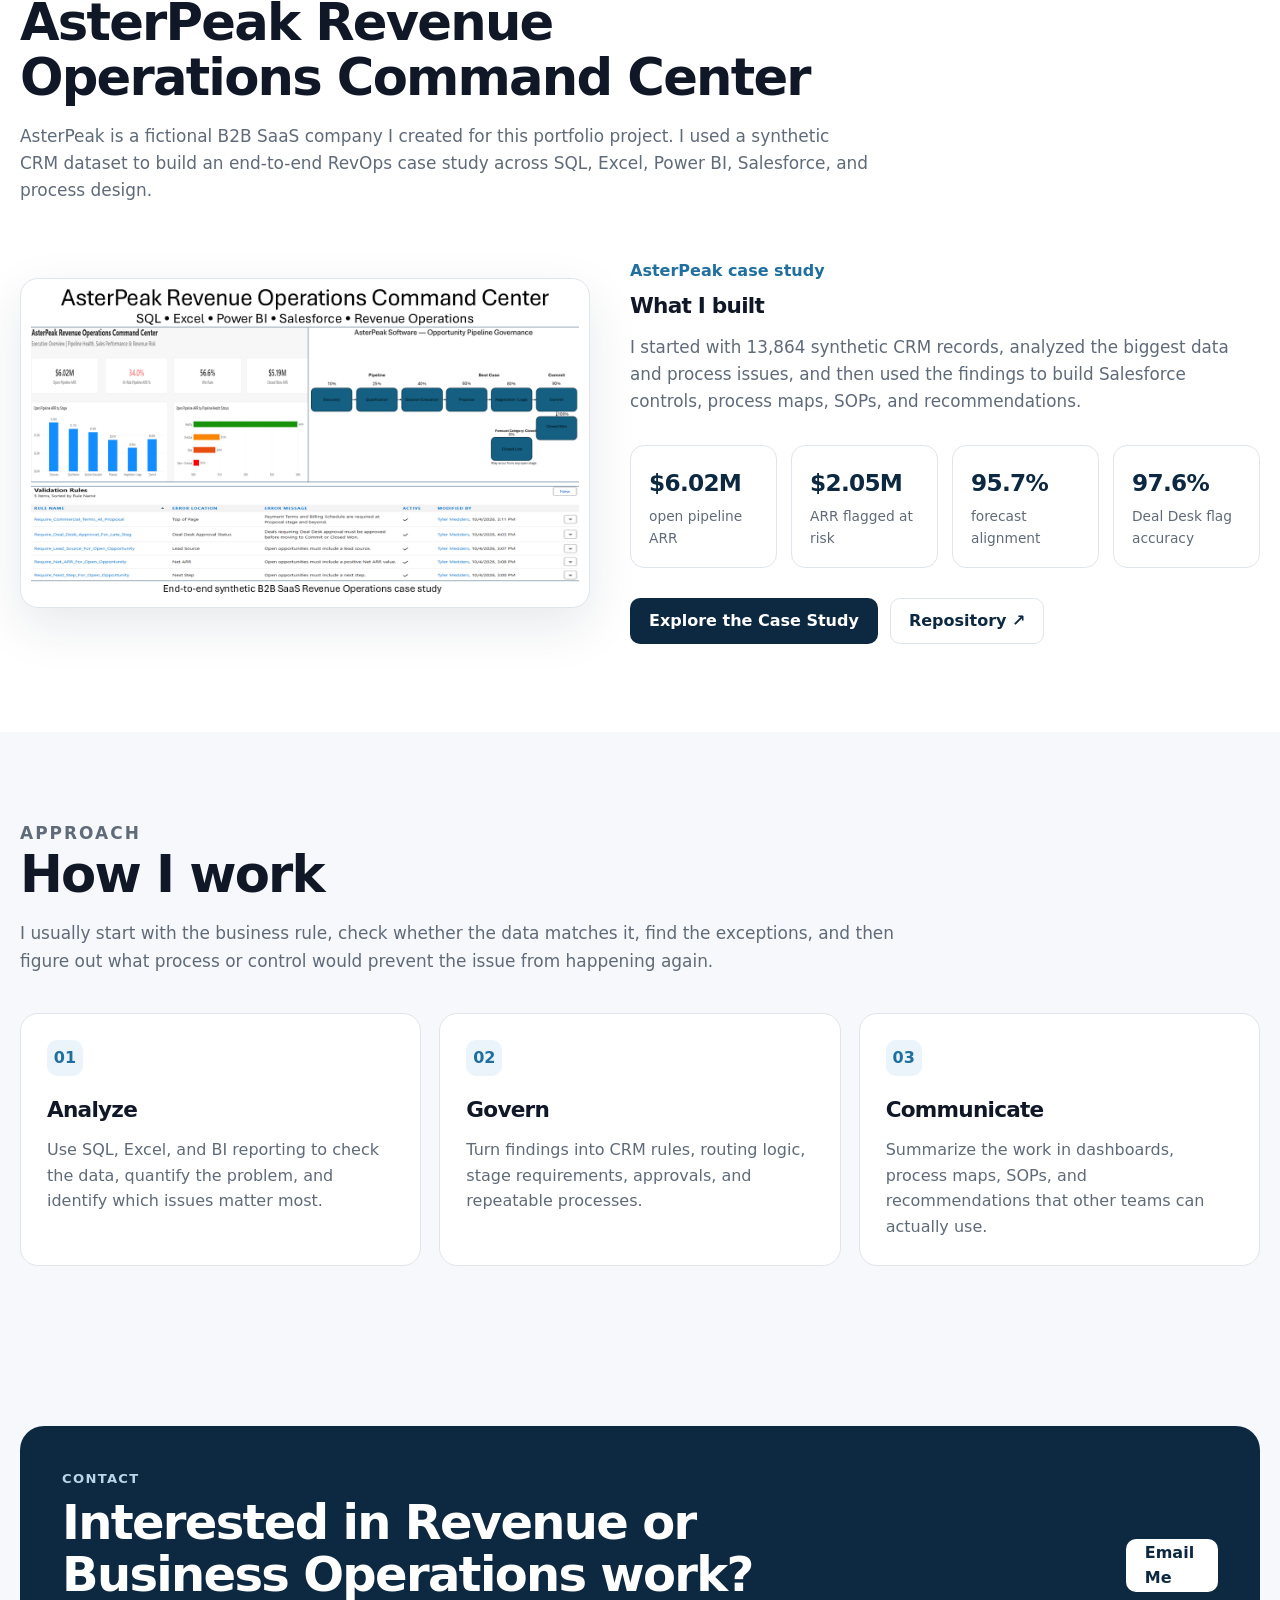
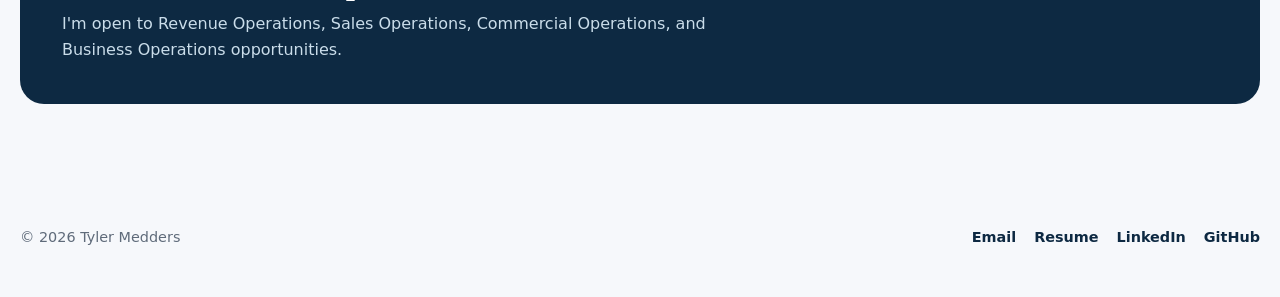
==== commit 2dfd1fa2: "Refine operations portfolio copy and refresh resume links" ====
--- a/index.html
+++ b/index.html
@@ -26,7 +26,7 @@
         <a href="#experience">Experience</a>
         <a href="#work">Featured Work</a>
         <a href="#skills">Tools</a>
-        <a class="keep-mobile" href="assets/Tyler_Medders_Resume.pdf" target="_blank" rel="noreferrer">Resume ↗</a>
+        <a class="keep-mobile" href="assets/Tyler_Medders_Resume.pdf?v=20261029" target="_blank" rel="noreferrer">Resume ↗</a>
         <a href="https://linkedin.com/in/tyler-medders" target="_blank" rel="noreferrer">LinkedIn ↗</a>
       </nav>
     </div>
@@ -38,17 +38,17 @@
         <div>
           <p class="eyebrow">Revenue Operations • Business Operations</p>
           <h1>I work on the systems, data, and processes behind revenue teams.</h1>
-          <p class="lede">My background is in CRM operations, reporting, pipeline management, forecasting, and cross-functional process work. I like figuring out where a process is breaking and making it easier to run.</p>
+          <p class="lede">My background includes CRM support, reporting, and digital advertising operations. I've worked with Salesforce, HubSpot, CM360, and DV360, and recently built an independent RevOps project using SQL, Power BI, and Salesforce. I enjoy understanding how processes work and finding ways to make them better.</p>
           <div class="buttons">
             <a class="btn btn-primary" href="asterpeak.html">View AsterPeak Case Study</a>
-            <a class="btn btn-secondary" href="assets/Tyler_Medders_Resume.pdf" target="_blank" rel="noreferrer">View Resume ↗</a>
+            <a class="btn btn-secondary" href="assets/Tyler_Medders_Resume.pdf?v=20261029" target="_blank" rel="noreferrer">View Resume ↗</a>
             <a class="btn btn-secondary" href="https://linkedin.com/in/tyler-medders" target="_blank" rel="noreferrer">LinkedIn ↗</a>
           </div>
         </div>
         <aside class="hero-card" aria-label="Focus areas">
           <span class="mini-label">Focus</span>
           <h3>CRM, reporting, and process work that teams can actually use.</h3>
-          <p>My strongest work sits at the intersection of business operations, CRM governance, analytics, and process improvement.</p>
+          <p>I've supported CRM and reporting workflows in my previous roles, and built additional analysis and process controls in my AsterPeak portfolio project.</p>
           <div class="tool-row" aria-label="Core tools">
             <span>SQL</span><span>Excel</span><span>Power BI</span><span>Salesforce</span><span>HubSpot</span><span>RevOps</span>
           </div>
@@ -64,7 +64,7 @@
         </div>
         <div class="about-content-grid">
           <div class="bio-panel">
-            <p>I'm a revenue and business operations professional with 3+ years supporting revenue-generating teams across SaaS, media, and B2B environments. My background includes Salesforce and HubSpot workflows, marketing-to-sales handoffs, performance reporting, CRM data quality, and cross-functional execution.</p>
+            <p>My experience spans CRM support, digital advertising operations, and B2B sales. At FinQuery, I worked with Salesforce and HubSpot on lead routing and reporting. At Cox Media, I managed campaign operations and troubleshooting. At AMHS, I maintained account records and prepared preventive maintenance agreements. I'm looking to build on that experience in an operations role focused on systems, reporting, and improving everyday processes.</p>
             <p>I built the AsterPeak Revenue Operations Command Center as an independent portfolio case study. AsterPeak is a fictional B2B SaaS company, and the project uses synthetic CRM data to model realistic RevOps problems and workflows.</p>
           </div>
           <aside class="availability-panel" aria-label="Roles and work arrangements">
@@ -92,7 +92,7 @@
         <div class="experience-list">
           <article class="experience-item">
             <div class="experience-head"><div><h3>Customer Service Solutions Representative (Field Sales)</h3><p>Advanced Material Handling Systems / Toyota Material Handling Systems</p></div><span class="experience-date">Jan 2025 – Aug 2025</span></div>
-            <ul><li>Built and maintained a structured CRM workflow for a new territory, tracking account activity, follow-up dates, service needs, and next steps.</li><li>Used territory and account information to prioritize opportunities and allocate time across leads, customer meetings, and operational needs.</li><li>Managed high-volume outreach and scheduled meetings while keeping account records current.</li></ul>
+            <ul><li>Maintained CRM records for a new territory, tracking account activity, service needs, follow-up dates, and next steps.</li><li>Prepared preventive maintenance agreements for customers and coordinated follow-up on their service needs.</li><li>Managed high-volume outreach and scheduled meetings while keeping account records current.</li></ul>
           </article>
           <article class="experience-item">
             <div class="experience-head"><div><h3>Digital Advertising Operations Specialist</h3><p>Cox Media</p></div><span class="experience-date">Sep 2022 – May 2024</span></div>
@@ -108,7 +108,7 @@
           <div class="tools-heading">
             <p class="eyebrow">Tools</p>
             <h3>Tools I work with</h3>
-            <p>Core RevOps and analytics tools, plus the Google advertising platforms I used at Cox Media.</p>
+            <p>Tools I've used at work and in my AsterPeak portfolio project. Some of the RevOps workflows and governance skills below were developed through that independent project.</p>
           </div>
           <div class="tool-logo-grid" aria-label="Software tools">
             <div class="tool-logo-card"><img src="assets/tool-icons/salesforce.svg" alt="" aria-hidden="true"><span>Salesforce</span></div>
@@ -192,7 +192,7 @@
       <span>© 2026 Tyler Medders</span>
       <div class="footer-links">
         <a href="mailto:tylerm0614@gmail.com">Email</a>
-        <a href="assets/Tyler_Medders_Resume.pdf" target="_blank" rel="noreferrer">Resume</a>
+        <a href="assets/Tyler_Medders_Resume.pdf?v=20261029" target="_blank" rel="noreferrer">Resume</a>
         <a href="https://linkedin.com/in/tyler-medders" target="_blank" rel="noreferrer">LinkedIn</a>
         <a href="https://github.com/TylerMedders" target="_blank" rel="noreferrer">GitHub</a>
       </div>
